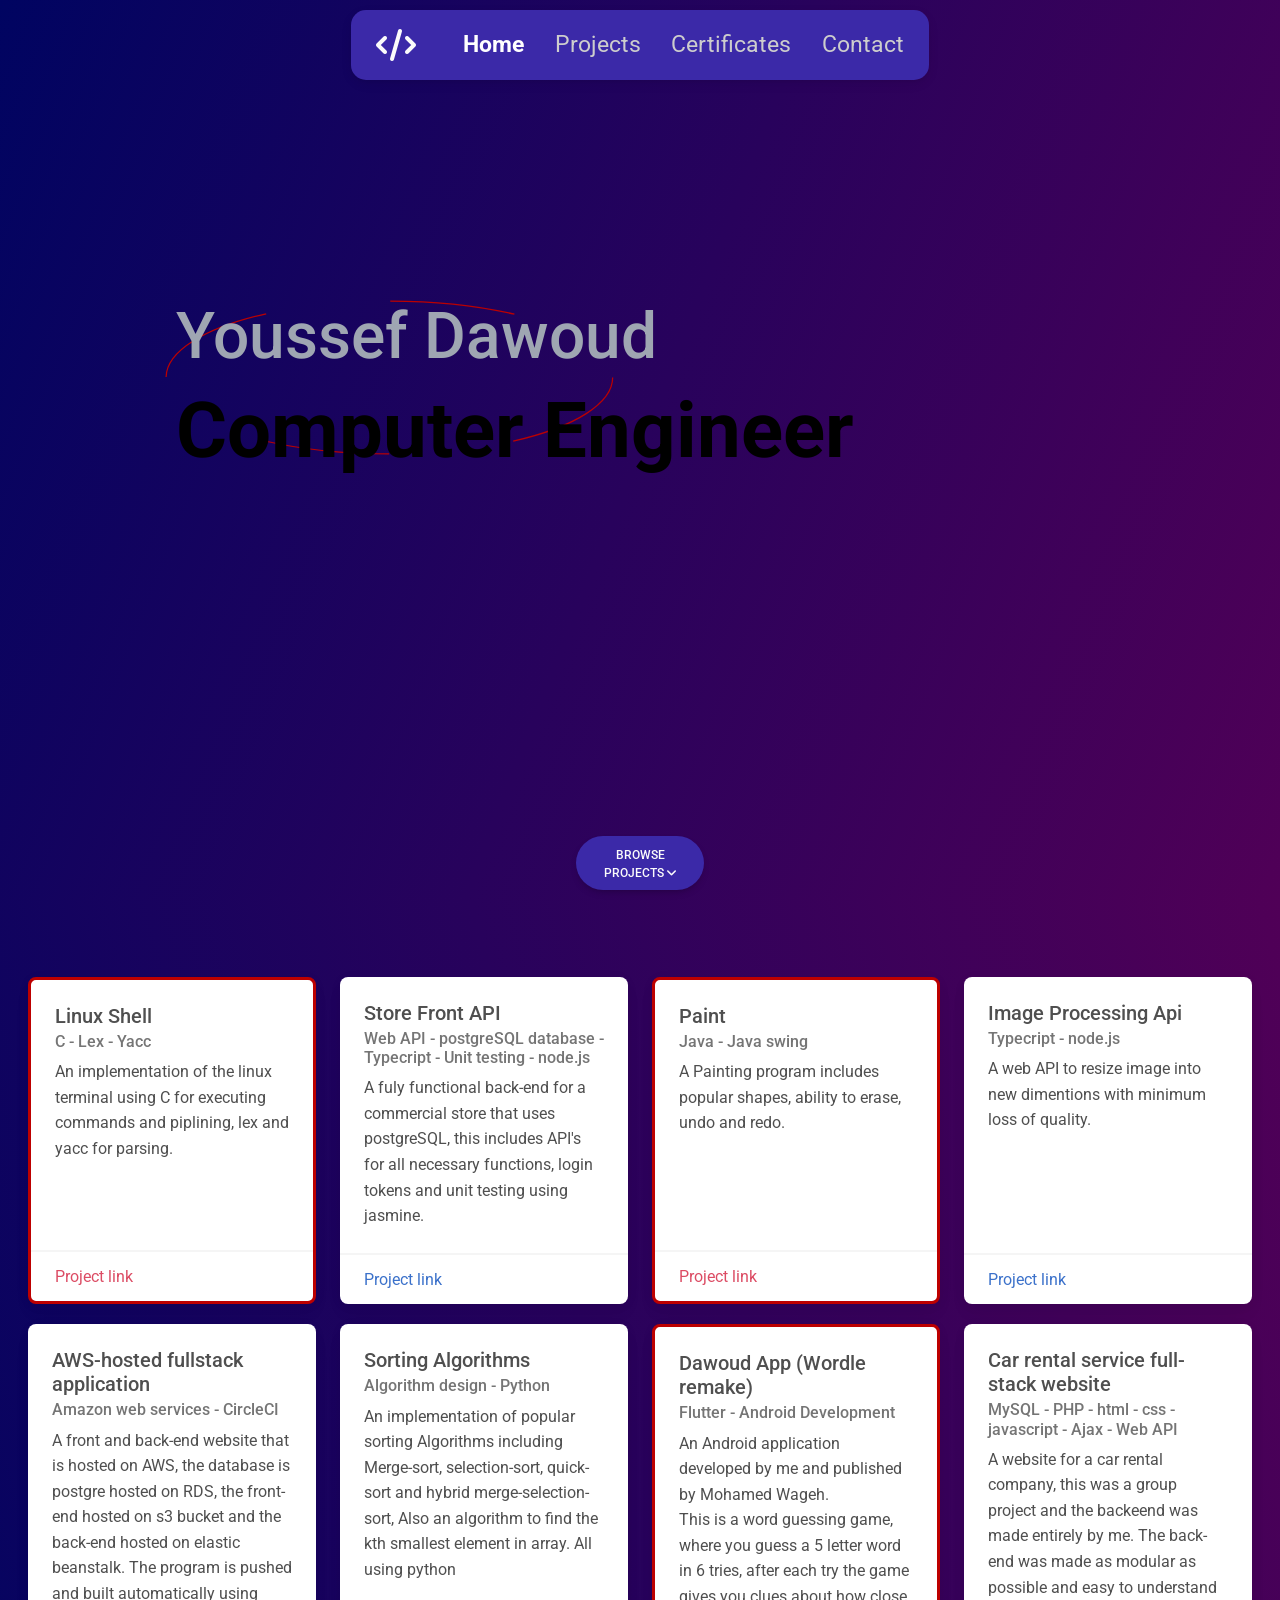
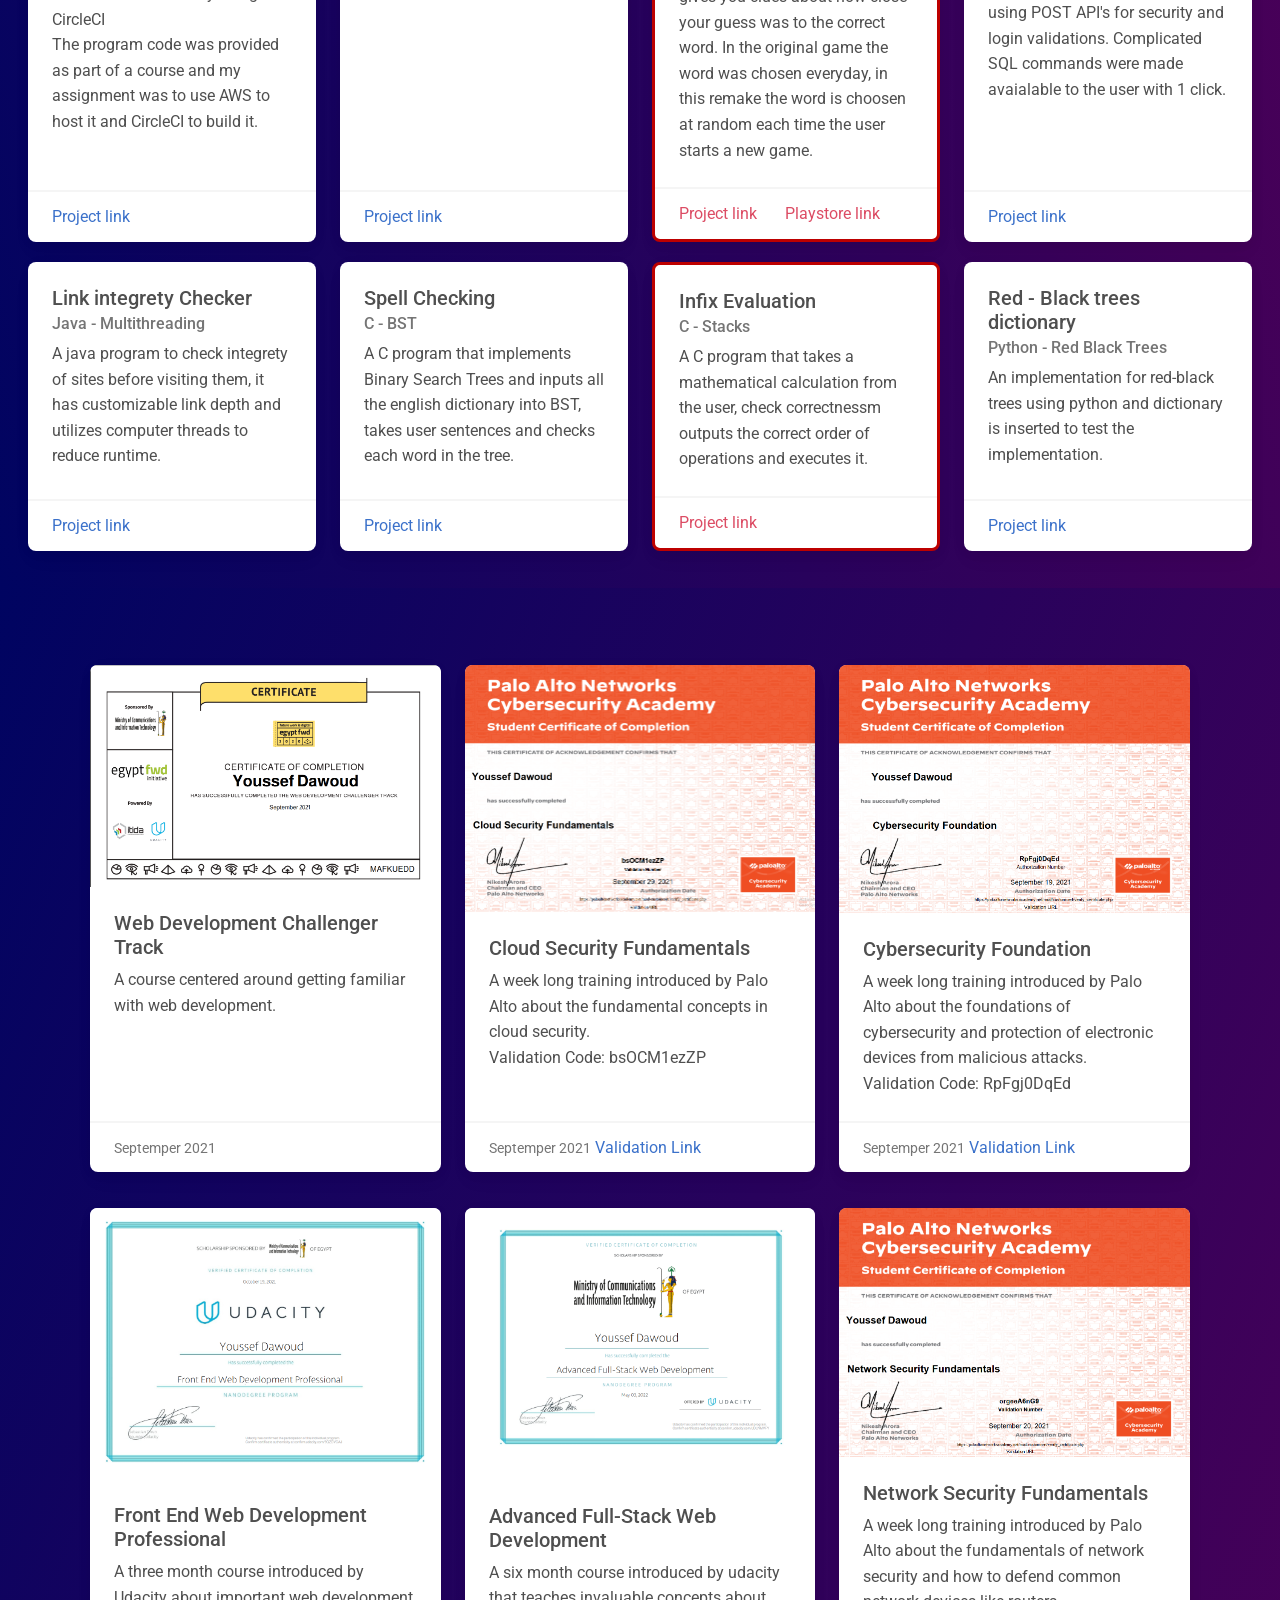
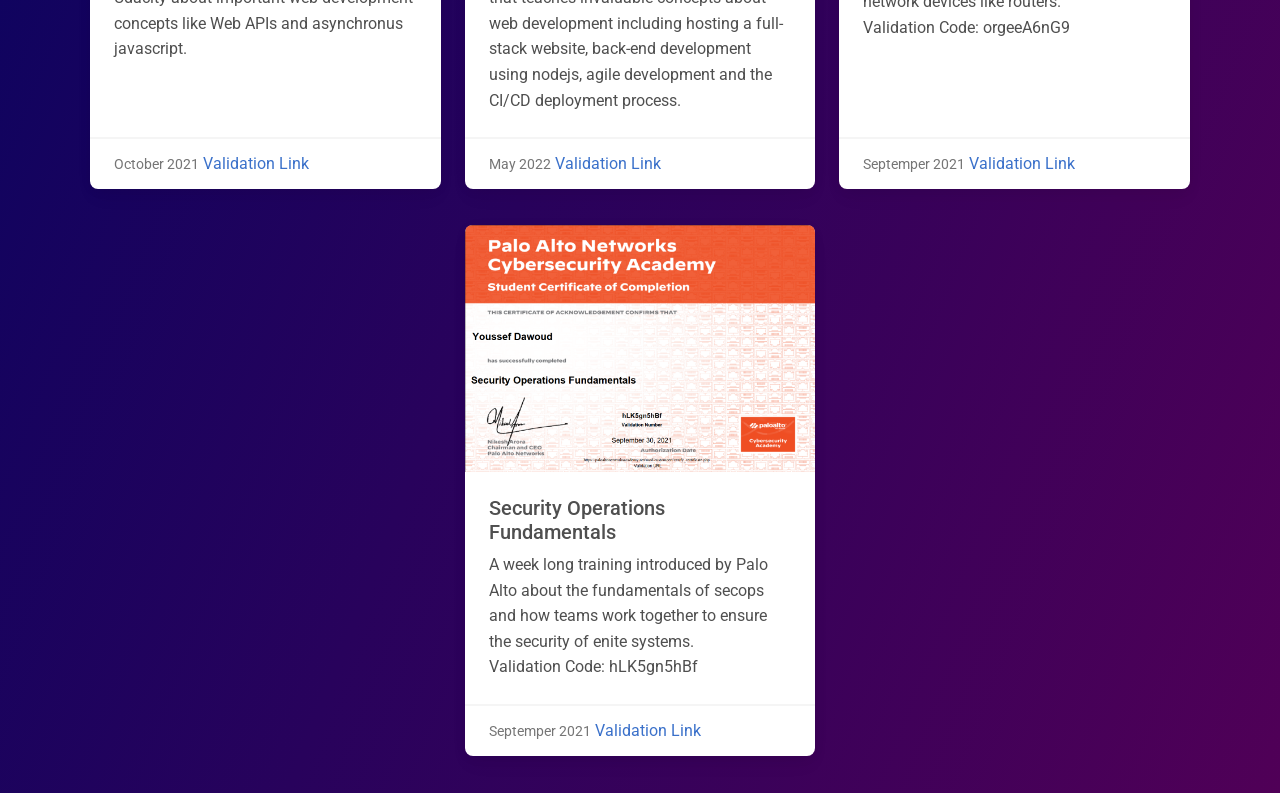
==== index.html @ 57ee35f3 "Added certificates page" ====
<!DOCTYPE html>
<html lang="en">
  <head>
    <meta charset="UTF-8" />
    <meta name="viewport" content="width=device-width, initial-scale=1, shrink-to-fit=no" />
    <meta http-equiv="x-ua-compatible" content="ie=edge" />
    <title>Youssef Dawoud</title>
    <!-- Font Awesome -->
    <link
      rel="stylesheet"
      href="https://cdnjs.cloudflare.com/ajax/libs/font-awesome/6.0.0/css/all.min.css"
    />
    <!-- Google Fonts Roboto -->
    <link
      rel="stylesheet"
      href="https://fonts.googleapis.com/css2?family=Roboto:wght@300;400;500;700;900&display=swap"
    />
    <link rel="stylesheet" href="css/mdb.min.css" />
    <link rel="stylesheet" href="css/index.css" />
    <link rel="stylesheet" href="css/page1.css" />
    <link rel="stylesheet" href="css/page2.css" />
    <link rel="stylesheet" href="css/page3.css" />
  </head>
  <body>
    <div class="page-1 page" id="page-1">
      <header>
        <nav class="navbar sticky-top">
          <div class="container-fluid">
            <a class="navbar-brand text-light" href="#page-1"><i class="fas fa-code"></i></a>
            <a class="navbar-text active" href="#page-1">Home</a>
            <a class="navbar-text" href="#page-2">Projects</a>
            <a class="navbar-text" href="#page-3">Certificates</a>
            <a class="navbar-text">Contact</a>
          </div>
        </nav>
      </header>

      <main>
        <div class="container">
          <h2 class="text-secondary">Youssef Dawoud</h2>
          <h1 class="text-black">Computer Engineer</h1>
          <div class="svg-div">
            <svg id="eqBRSJtUTuK1" 
              xmlns="http://www.w3.org/2000/svg" 
              xmlns:xlink="http://www.w3.org/1999/xlink" 
              viewBox="0 0 1085 380" shape-rendering="geometricPrecision" 
              text-rendering="geometricPrecision"><ellipse rx="536" ry="183.5" 
              transform="translate(541 188.5)" fill="none" stroke="#bc0000" stroke-width="3"/>
            </svg>
          </div>
        </div>
        <a href="#page-2" role="button" class="btn btn-rounded text-light">Browse Projects <i class="fas fa-angle-down"></i></a>
      </main>
    </div>
    <div class="page-2 page" id="page-2">
      <main>
        <div class="row row-cols-1 row-cols-md-2 row-cols-xl-4 g-2">
          <div class="col">
            <div class="card h-100 card-border">
              <div class="card-body">
                <h5 class="card-title">Linux Shell</h5>
                <h6 class="card-subtitle mb-2 text-muted">C - Lex - Yacc</h6>
                <p class="card-text">An implementation of the linux terminal using C for executing commands and piplining, lex and yacc for parsing.</p>
              </div>
              <div class="card-footer">
                <a href="https://github.com/DeathPancake1/linux-terminal" class="card-link text-danger" target="_blank">Project link</a>
              </div>
            </div>
          </div>
          <div class="col">
            <div class="card h-100">
              <div class="card-body">
                <h5 class="card-title">Store Front API</h5>
                <h6 class="card-subtitle mb-2 text-muted">Web API - postgreSQL database - Typecript - Unit testing - node.js</h6>
                <p class="card-text">A fuly functional back-end for a commercial store that uses postgreSQL, this includes API's for all necessary functions, login tokens and unit testing using jasmine.</p>
              </div>
              <div class="card-footer">
                <a href="https://github.com/DeathPancake1/store-api" class="card-link" target="_blank">Project link</a>
              </div>
            </div>
          </div>
          <div class="col">
            <div class="card h-100 card-border">
              <div class="card-body">
                <h5 class="card-title">Paint</h5>
                <h6 class="card-subtitle mb-2 text-muted">Java - Java swing</h6>
                <p class="card-text">A Painting program includes popular shapes, ability to erase, undo and redo.</p>
              </div>
              <div class="card-footer">
                <a href="https://github.com/DeathPancake1/Paint" class="card-link text-danger" target="_blank">Project link</a>
              </div>
            </div>
          </div>
          <div class="col">
            <div class="card h-100">
              <div class="card-body">
                <h5 class="card-title">Image Processing Api</h5>
                <h6 class="card-subtitle mb-2 text-muted">Typecript - node.js</h6>
                <p class="card-text">A web API to resize image into new dimentions with minimum loss of quality.</p>
              </div>
              <div class="card-footer">
                <a href="https://github.com/DeathPancake1/image-processing-api" class="card-link" target="_blank">Project link</a>
              </div>
            </div>
          </div>
          <div class="col">
            <div class="card h-100">
              <div class="card-body">
                <h5 class="card-title">AWS-hosted fullstack application</h5>
                <h6 class="card-subtitle mb-2 text-muted">Amazon web services - CircleCI</h6>
                <p class="card-text">A front and back-end website that is hosted on AWS, the database is postgre hosted on RDS, the front-end hosted on s3 bucket and the back-end hosted on elastic beanstalk. The program is pushed and built automatically using CircleCI
                  <br>The program code was provided as part of a course and my assignment was to use AWS to host it and CircleCI to build it.
                </p>
              </div>
              <div class="card-footer">
                <a href="https://github.com/DeathPancake1/aws-fullstack" class="card-link" target="_blank">Project link</a>
              </div>
            </div>
          </div>
          <div class="col">
            <div class="card h-100">
              <div class="card-body">
                <h5 class="card-title">Sorting Algorithms</h5>
                <h6 class="card-subtitle mb-2 text-muted">Algorithm design - Python</h6>
                <p class="card-text">An implementation of popular sorting Algorithms including Merge-sort, selection-sort, quick-sort and hybrid merge-selection-sort, Also an algorithm to find the kth smallest element in array. All using python
                </p>
              </div>
              <div class="card-footer">
                <a href="https://github.com/DeathPancake1/sorting_algorithms" class="card-link" target="_blank">Project link</a>
              </div>
            </div>
          </div>
          <div class="col">
            <div class="card h-100 card-border">
              <div class="card-body">
                <h5 class="card-title">Dawoud App (Wordle remake)</h5>
                <h6 class="card-subtitle mb-2 text-muted">Flutter - Android Development</h6>
                <p class="card-text">An Android application developed by me and published by Mohamed Wageh.<br> This is a word guessing game, where you guess a 5 letter word in 6 tries, after each try the game gives you clues about how close your guess was to the correct word. In the original game the word was chosen everyday, in this remake the word is choosen at random each time the user starts a new game. 
                </p>
              </div>
              <div class="card-footer">
                <a href="https://github.com/DeathPancake1/wordle" class="card-link text-danger" target="_blank">Project link</a>
                <a href="https://play.google.com/store/apps/details?id=com.dawordPac.daword" class="card-link text-danger" target="_blank">Playstore link</a>
              </div>
            </div>
          </div>
          <div class="col">
            <div class="card h-100">
              <div class="card-body">
                <h5 class="card-title">Car rental service full-stack website</h5>
                <h6 class="card-subtitle mb-2 text-muted">MySQL - PHP - html - css - javascript - Ajax - Web API</h6>
                <p class="card-text">A website for a car rental company, this was a group project and the backeend was made entirely by me. The back-end was made as modular as possible and easy to understand using POST API's for security and login validations. Complicated SQL commands were made avaialable to the user with 1 click.
                </p>
              </div>
              <div class="card-footer">
                <a href="https://github.com/DeathPancake1/red-black-trees-dictionary" class="card-link" target="_blank">Project link</a>
              </div>
            </div>
          </div>
          <div class="col">
            <div class="card h-100">
              <div class="card-body">
                <h5 class="card-title">Link integrety Checker</h5>
                <h6 class="card-subtitle mb-2 text-muted">Java - Multithreading</h6>
                <p class="card-text">A java program to check integrety of sites before visiting them, it has customizable link depth and utilizes computer threads to reduce runtime.
                </p>
              </div>
              <div class="card-footer">
                <a href="https://github.com/DeathPancake1/Link-Integrety-Checker" class="card-link" target="_blank">Project link</a>
              </div>
            </div>
          </div>
          <div class="col">
            <div class="card h-100">
              <div class="card-body">
                <h5 class="card-title">Spell Checking</h5>
                <h6 class="card-subtitle mb-2 text-muted">C - BST</h6>
                <p class="card-text">A C program that implements Binary Search Trees and inputs all the english dictionary into BST, takes user sentences and checks each word in the tree.
                </p>
              </div>
              <div class="card-footer">
                <a href="https://github.com/DeathPancake1/Spell-Checking" class="card-link" target="_blank">Project link</a>
              </div>
            </div>
          </div>
          <div class="col">
            <div class="card h-100 card-border">
              <div class="card-body">
                <h5 class="card-title">Infix Evaluation</h5>
                <h6 class="card-subtitle mb-2 text-muted">C - Stacks</h6>
                <p class="card-text">A C program that takes a mathematical calculation from the user, check correctnessm outputs the correct order of operations and executes it.
                </p>
              </div>
              <div class="card-footer">
                <a href="https://github.com/DeathPancake1/Infix-Evaluation" class="card-link text-danger" target="_blank">Project link</a>
              </div>
            </div>
          </div>
          <div class="col">
            <div class="card h-100">
              <div class="card-body">
                <h5 class="card-title">Red - Black trees dictionary</h5>
                <h6 class="card-subtitle mb-2 text-muted">Python - Red Black Trees</h6>
                <p class="card-text">An implementation for red-black trees using python and dictionary is inserted to test the implementation.
                </p>
              </div>
              <div class="card-footer">
                <a href="https://github.com/DeathPancake1/red-black-trees-dictionary" class="card-link" target="_blank">Project link</a>
              </div>
            </div>
          </div>
        </div>
      </main>
    </div>
    <div class="page-3 page" id="page-3">
      <main class="container">
        <div class="row row-cols-1 row-cols-md-2 row-cols-xl-3 g-4">
          <div class="col">
            <div class="card h-100 w-85">
              <img src="img/cert1.png" class="card-img-top" alt="Skyscrapers"/>
              <div class="card-body">
                <h5 class="card-title">Web Development Challenger Track</h5>
                <p class="card-text">
                  A course centered around getting familiar with web development.
                </p>
              </div>
              <div class="card-footer">
                <small class="text-muted">Septemper 2021</small>
              </div>
            </div>
          </div>
          <div class="col">
            <div class="card h-100 w-85">
              <img src="img/cert2.png" class="card-img-top" alt="Los Angeles Skyscrapers"/>
              <div class="card-body">
                <h5 class="card-title">Cloud Security Fundamentals</h5>
                <p class="card-text">
                  A week long training introduced by Palo Alto about the fundamental concepts in cloud security.
                  <br>Validation Code: bsOCM1ezZP
                </p>
              </div>
              <div class="card-footer">
                <small class="text-muted">Septemper 2021</small>
                <a href="https://paloaltonetworksacademy.net/mod/customcert/verify_certificate.php" class="card-link">Validation Link</a>
              </div>
            </div>
          </div>
          <div class="col">
            <div class="card h-100 w-85">
              <img src="img/cert3.png" class="card-img-top" alt="Palm Springs Road"/>
              <div class="card-body">
                <h5 class="card-title">Cybersecurity Foundation</h5>
                <p class="card-text">
                  A week long training introduced by Palo Alto about the foundations of cybersecurity and protection of electronic devices from malicious attacks.
                  <br>Validation Code: RpFgj0DqEd
                </p>
              </div>
              <div class="card-footer">
                <small class="text-muted">Septemper 2021</small>
                <a href="https://paloaltonetworksacademy.net/mod/customcert/verify_certificate.php" class="card-link">Validation Link</a>
              </div>
            </div>
          </div>
          <div class="col">
            <div class="card h-100 w-85">
              <img src="img/cert4.png" class="card-img-top" alt="Skyscrapers"/>
              <div class="card-body">
                <h5 class="card-title">Front End Web Development Professional</h5>
                <p class="card-text">
                  A three month course introduced by Udacity about important web development concepts like Web APIs and asynchronus javascript.
                </p>
              </div>
              <div class="card-footer">
                <small class="text-muted">October 2021</small>
                <a href="confirm.udacity.com/9QZDVCAJ" class="card-link">Validation Link</a>
              </div>
            </div>
          </div>
          <div class="col">
            <div class="card h-100 w-85">
              <img src="img/cert5.png" class="card-img-top" alt="Los Angeles Skyscrapers"/>
              <div class="card-body">
                <h5 class="card-title">Advanced Full-Stack Web Development</h5>
                <p class="card-text">A six month course introduced by udacity that teaches invaluable concepts about web development including hosting a full-stack website, back-end development using nodejs, agile development and the CI/CD deployment process.</p>
              </div>
              <div class="card-footer">
                <small class="text-muted">May 2022</small>
                <a href="confirm.udacity.com/JDLNMVFY" class="card-link">Validation Link</a>
              </div>
            </div>
          </div>
          <div class="col">
            <div class="card h-100 w-85">
              <img src="img/cert6.png" class="card-img-top" alt="Palm Springs Road"/>
              <div class="card-body">
                <h5 class="card-title">Network Security Fundamentals</h5>
                <p class="card-text">
                  A week long training introduced by Palo Alto about the fundamentals of network security and how to defend common network devices like routers.
                  <br>Validation Code: orgeeA6nG9
                </p>
              </div>
              <div class="card-footer">
                <small class="text-muted">Septemper 2021</small>
                <a href="https://paloaltonetworksacademy.net/mod/customcert/verify_certificate.php" class="card-link">Validation Link</a>
              </div>
            </div>
          </div>
          <div class="col"></div>
          <div class="col">
            <div class="card h-100 w-85">
              <img src="img/cert7.png" class="card-img-top" alt="Palm Springs Road"/>
              <div class="card-body">
                <h5 class="card-title">Security Operations Fundamentals</h5>
                <p class="card-text">
                  A week long training introduced by Palo Alto about the fundamentals of secops and how teams work together to ensure the security of enite systems.
                  <br>Validation Code: hLK5gn5hBf
                </p>
              </div>
              <div class="card-footer">
                <small class="text-muted">Septemper 2021</small>
                <a href="https://paloaltonetworksacademy.net/mod/customcert/verify_certificate.php" class="card-link">Validation Link</a>
              </div>
            </div>
          </div>
        </div>
      </main>
    </div>

    <footer>

    </footer>

    <script type="text/javascript" src="js/mdb.min.js"></script>
  </body>
</html>
<script type="text/javascript" src="js/index.js"></script>
---- css/index.css ----
html, body
  {
    padding: 0px;
    margin: 0px;
  }
  .page{
    min-height: 100vh;
  }
  header{
    padding-top: 10px;
    position: fixed;
    z-index: 1024;
    width: 100%;
  }
  nav{
    margin: auto;
    background-color: #3B29A8;
    border: transparent 0px solid;
    border-radius: 15px;
    width: fit-content; 
  }
  .navbar-text{
    font-family: Roboto;
    color: #cdcdcd;
  }
  .navbar-text:hover{
    color: #cdcdcd !important;
  }
  .active{
    color: white;
    font-weight: bold;
  }
  @media (min-width: 200px){
    nav{
      height: 20%;
    }
    .navbar{
      padding-left: 1.5vw;
      padding-right: 1.5vw;
    }
    .navbar-text{
      font-size: 4.4vw;
      margin-left: 1vw;
    }
    .fa-code{
      font-size: 3.5vw;
      line-height: 3vw;
    }
  }
  @media (min-width: 470px){
    nav{
      height: 20%;
    }
    .navbar{
      padding-left: 1.5vw;
      padding-right: 1.5vw;
    }
    .navbar-text{
      font-size: 5vw;
      margin-left: 2vw;
    }
  }
  @media (min-width: 992px){ 
    nav{
      height: 5%;
    }
    .navbar{
      padding-left: 1vw;
      padding-right: 1vw;
    }
    .navbar-text{
      font-size: 1.8vw;
      margin-left: 2.4vw;
    }
    .fa-code{
      font-size: 2.5vw;
      line-height: 2.5vw;
    }
  }
---- css/page1.css ----
.page-1{
    background: linear-gradient(111.34deg, #000AFD 0%, #000461 0.01%, #500057 100%); 
}
.page-1 main{
    display: flex;
    flex-direction: column;
    align-items: center;
    justify-content: center;
    min-height: 80vh;
    padding-top: 5%;
}
.page-1 .container{
    position: relative;
    margin: 0;
    width: fit-content;
    z-index: 3;
}
@media (min-width: 250px){
    .page-1 .container *{
        padding-right: 5vw;
        font-size: 8vw;
        padding-left: 0;
        z-index: 3;
        position: relative;
    }
}
@media (min-width: 992px){ 
    .page-1 .text-black{
        font-size: 78px!important;
        color: black;
        font-weight: bolder;
    }
    .page-1 .container *{
        padding-right: 250px;
        font-size: 64px;
        padding-left: 0;
        z-index: 3;
        position: relative;
    }
    .page-1 svg{
        max-width: 1200px;
        max-height: 420px;
    }
    .page-1 .btn{
        left: 45%;
        right: 45%;
    }
}
.page-1 .svg-div{
    z-index: 1;
    position: absolute;
    top: 0;
    bottom: 0;
    left: 0;
    right: 0;
}
.page-1 svg {
    stroke-dasharray: 300;
    stroke-dashoffset: 300;
    pointer-events: none;
    animation: animateDash 3s linear forwards infinite;
}
@keyframes animateDash {
    0% {
      stroke-dashoffset: 3000;
    }
    100%{
      stroke-dashoffset: 0;
    }
}
.page-1 .btn{
    background-color: #3B29A8;
    position: absolute;
    bottom: 10px;
}
---- css/page2.css ----
.page-2{
    background: linear-gradient(255.23deg, #500057 0%, #000461 99.99%, #000AFD 100%);
    background-repeat: no-repeat;
    background-size: cover;
    height: fit-content;
}
.page-2 .col{
    padding-bottom: 12px;
}
.page-2 .card-border{
    border: rgb(189, 0, 0) solid 3px;
}
@media (min-width: 250px){
    .page-2 main{
        padding-top: 25%;
        padding-left: 8px;
        padding-right: 8px;
        padding-bottom: 5%;
    }
}
@media (min-width: 1200px){ 
    .page-2 main{
        padding-top: 6%;
        padding-left: 20px;
        padding-right: 20px;
        padding-bottom: 2%;
    }
    .col{
        padding-right: 12px;
        padding-left: 12px;
    }
}
---- css/page3.css ----
.page-3{
    min-height: 100vh;
    background: linear-gradient(111.34deg, #000AFD 0%, #000461 0.01%, #500057 100%);
    width: 100vw;
}
.page-3 .col{
    padding-bottom: 12px;
}
@media (min-width: 250px){
    .page-3 main{
        padding-top: 25%;
        padding-left: 8px;
        padding-right: 8px;
        padding-bottom: 5%;
    }
}
@media (min-width: 1200px){ 
    .page-3 main{
        padding-top: 6%;
        padding-left: 20px;
        padding-right: 20px;
        padding-bottom: 2%;
    }
    .page-3 .col{
        padding-right: 12px;
        padding-left: 12px;
    }
}
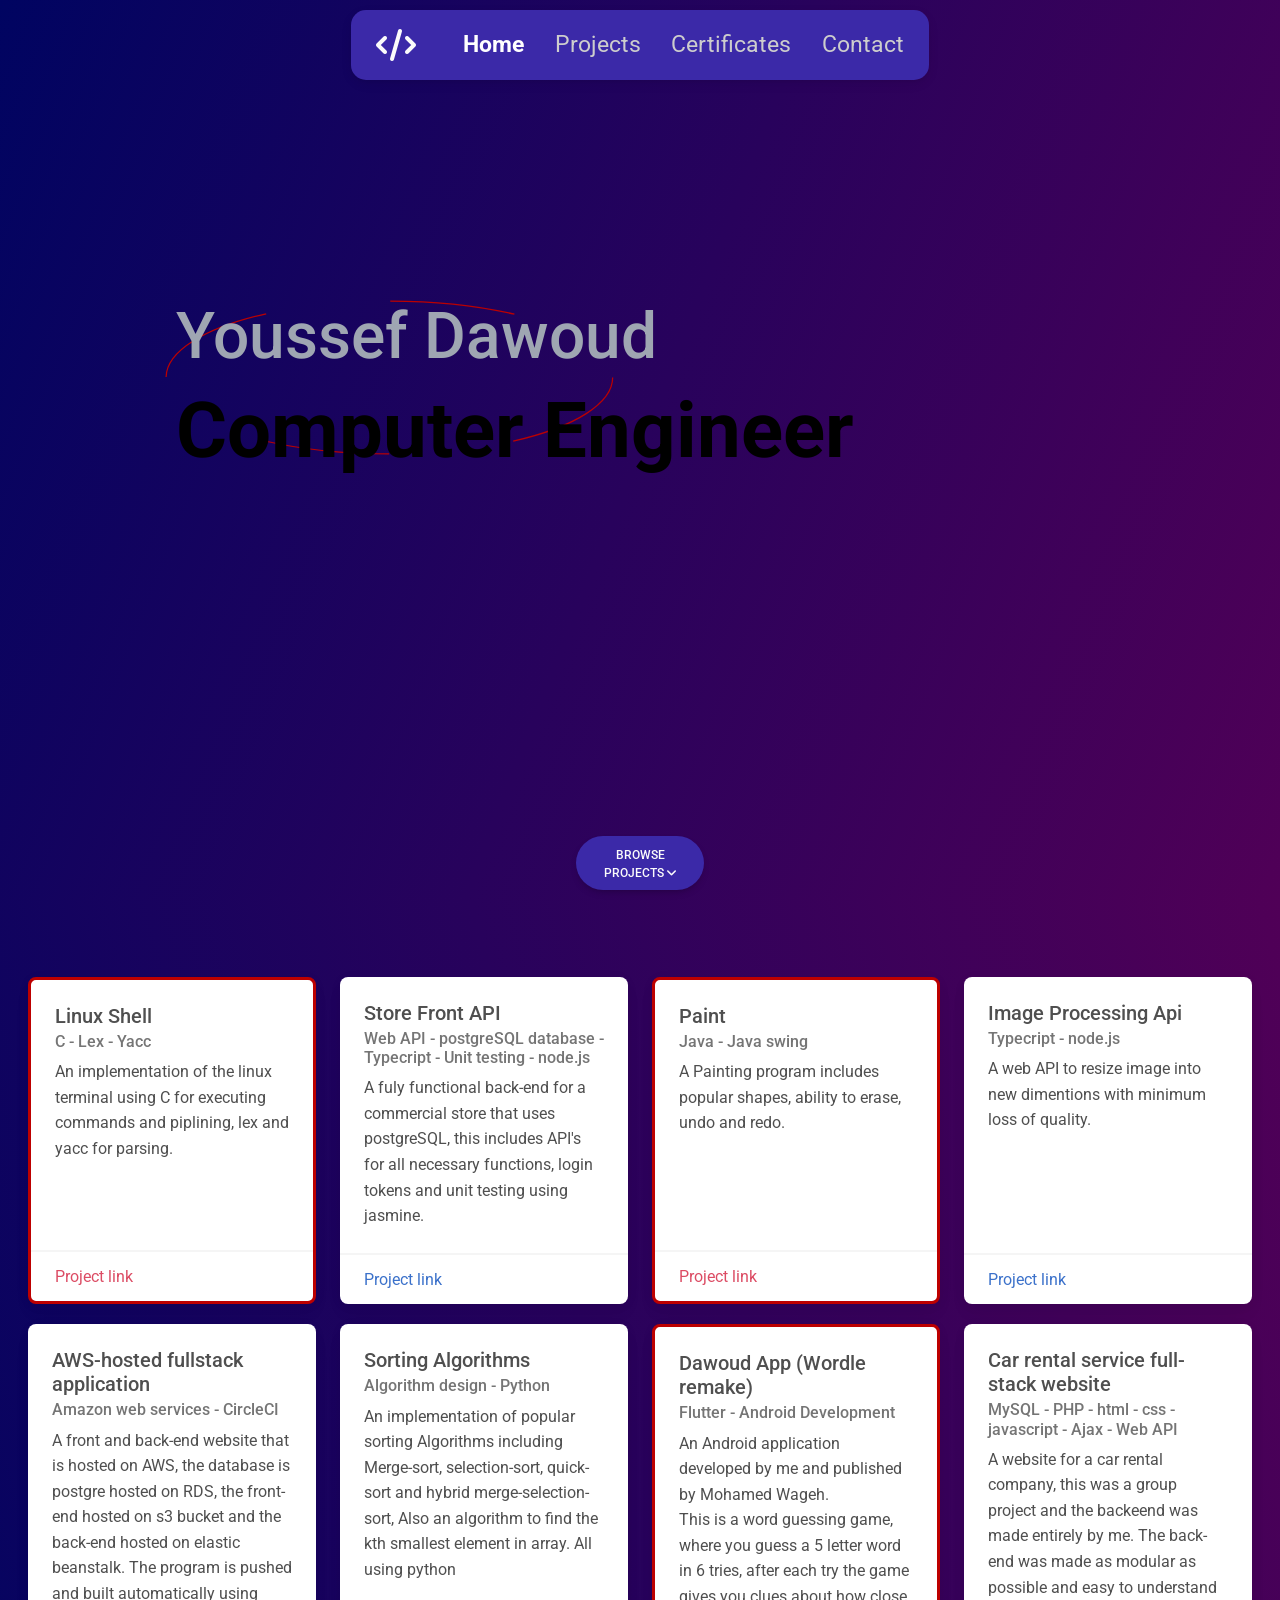
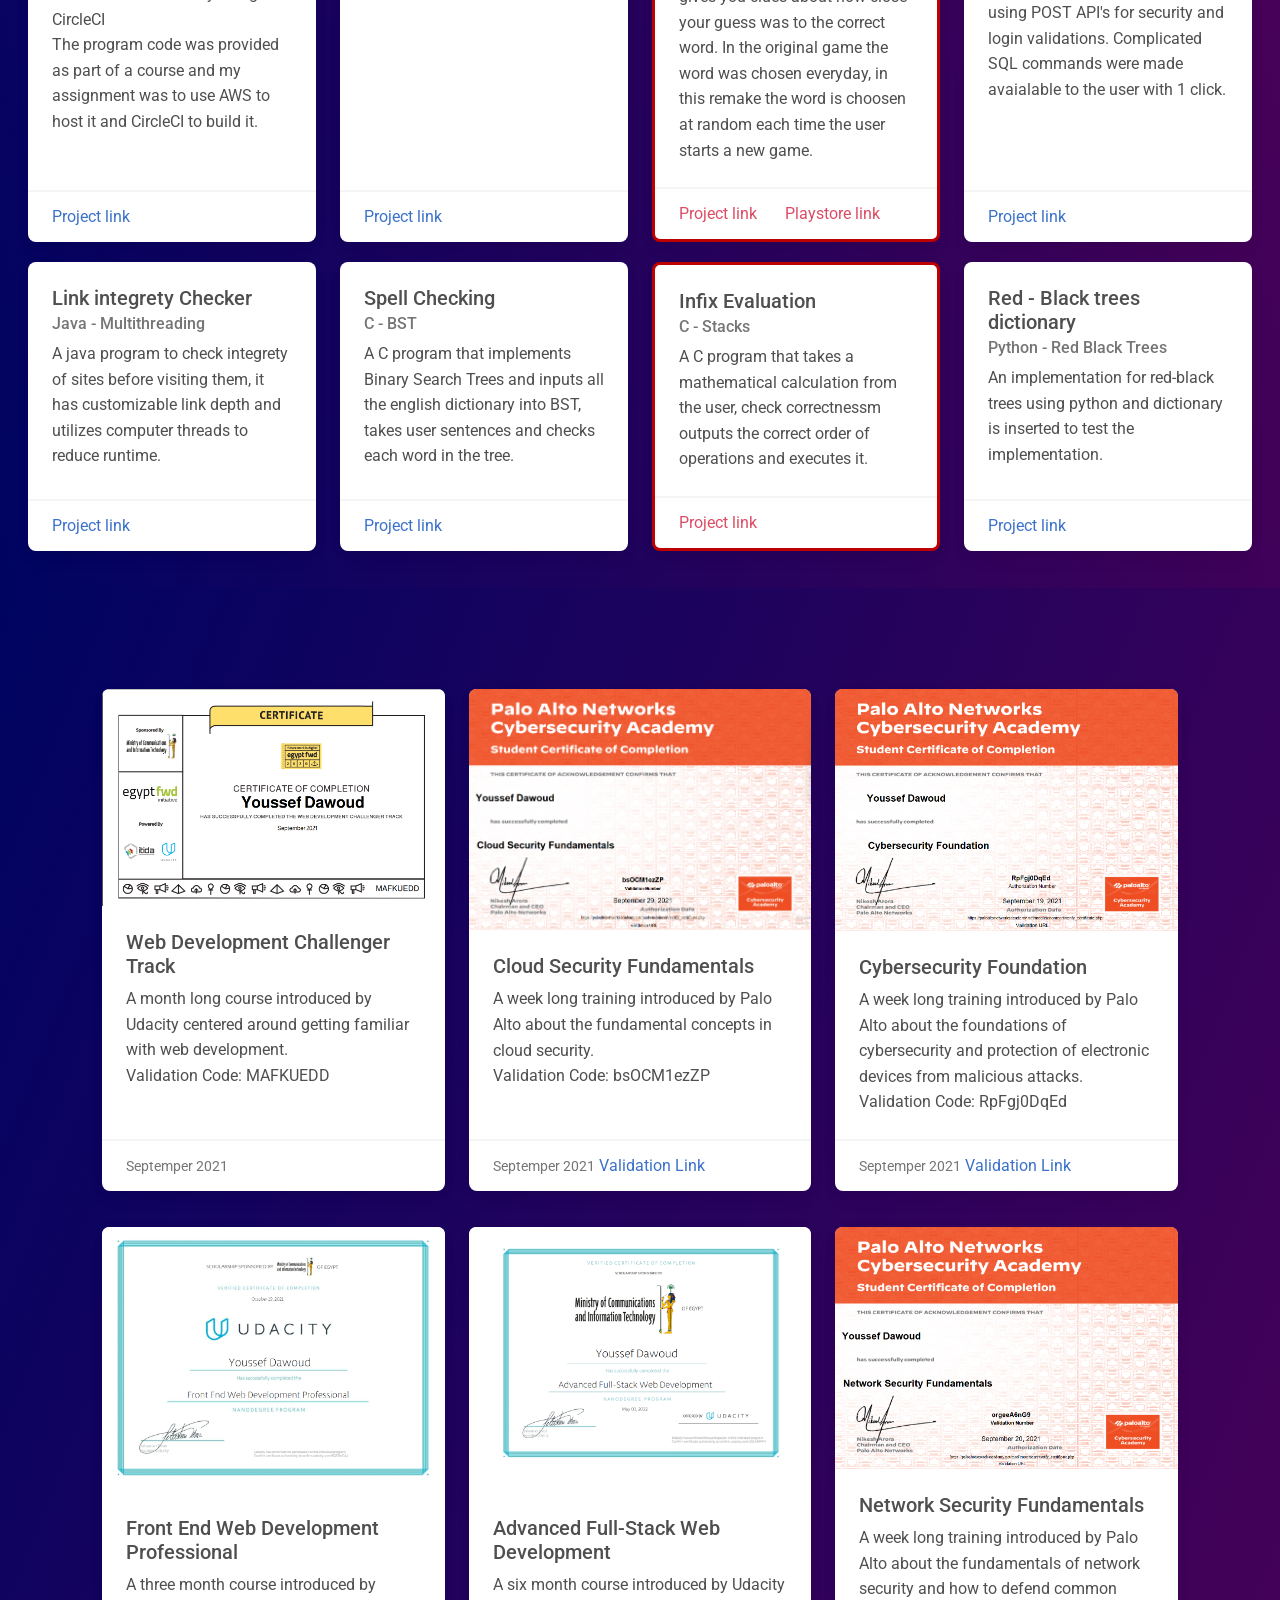
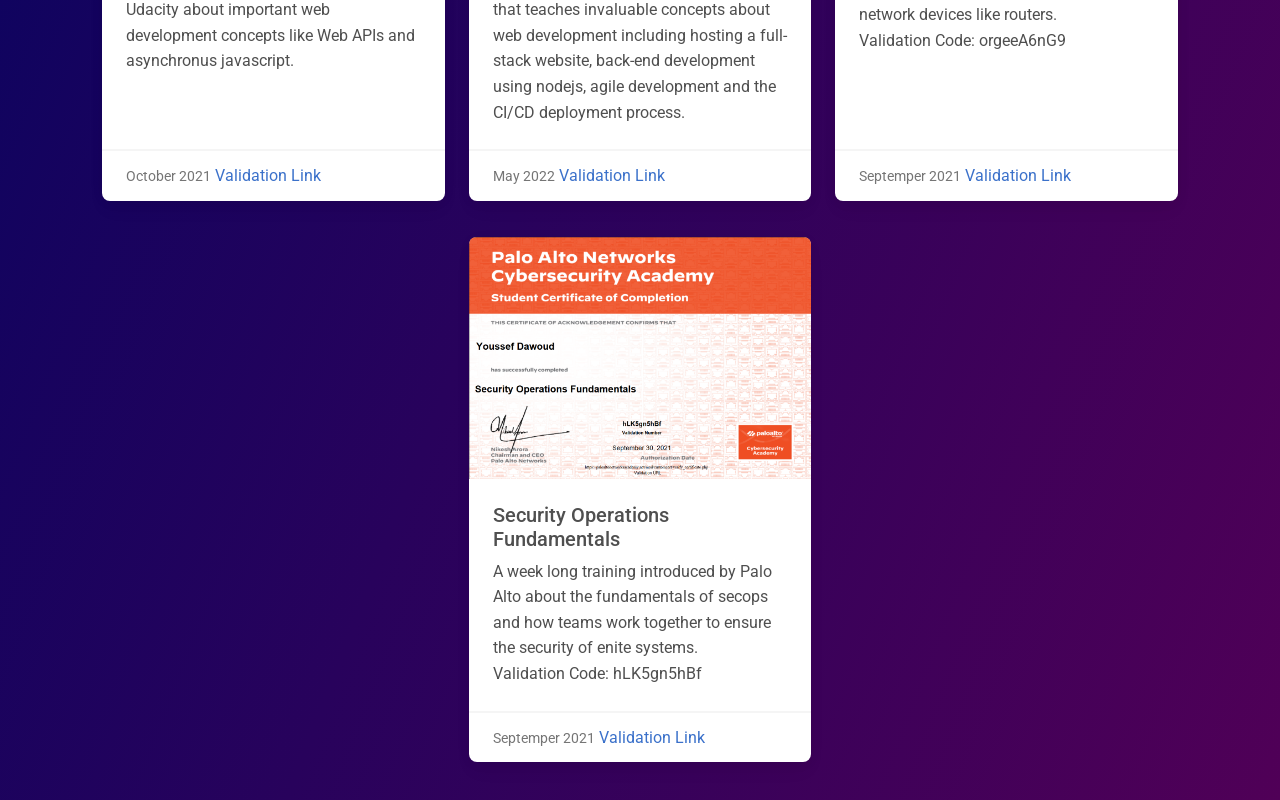
==== commit 0a132ec7: "Fixed horizontal scrolling" ====
--- a/index.html
+++ b/index.html
@@ -221,7 +221,8 @@
               <div class="card-body">
                 <h5 class="card-title">Web Development Challenger Track</h5>
                 <p class="card-text">
-                  A course centered around getting familiar with web development.
+                  A month long course introduced by Udacity centered around getting familiar with web development.
+                  <br>Validation Code: MAFKUEDD
                 </p>
               </div>
               <div class="card-footer">
@@ -281,7 +282,7 @@
               <img src="img/cert5.png" class="card-img-top" alt="Los Angeles Skyscrapers"/>
               <div class="card-body">
                 <h5 class="card-title">Advanced Full-Stack Web Development</h5>
-                <p class="card-text">A six month course introduced by udacity that teaches invaluable concepts about web development including hosting a full-stack website, back-end development using nodejs, agile development and the CI/CD deployment process.</p>
+                <p class="card-text">A six month course introduced by Udacity that teaches invaluable concepts about web development including hosting a full-stack website, back-end development using nodejs, agile development and the CI/CD deployment process.</p>
               </div>
               <div class="card-footer">
                 <small class="text-muted">May 2022</small>
--- a/css/page3.css
+++ b/css/page3.css
@@ -5,6 +5,9 @@
 }
 .page-3 .col{
     padding-bottom: 12px;
+}
+.page-3 .row{
+    margin: 0;
 }
 @media (min-width: 250px){
     .page-3 main{
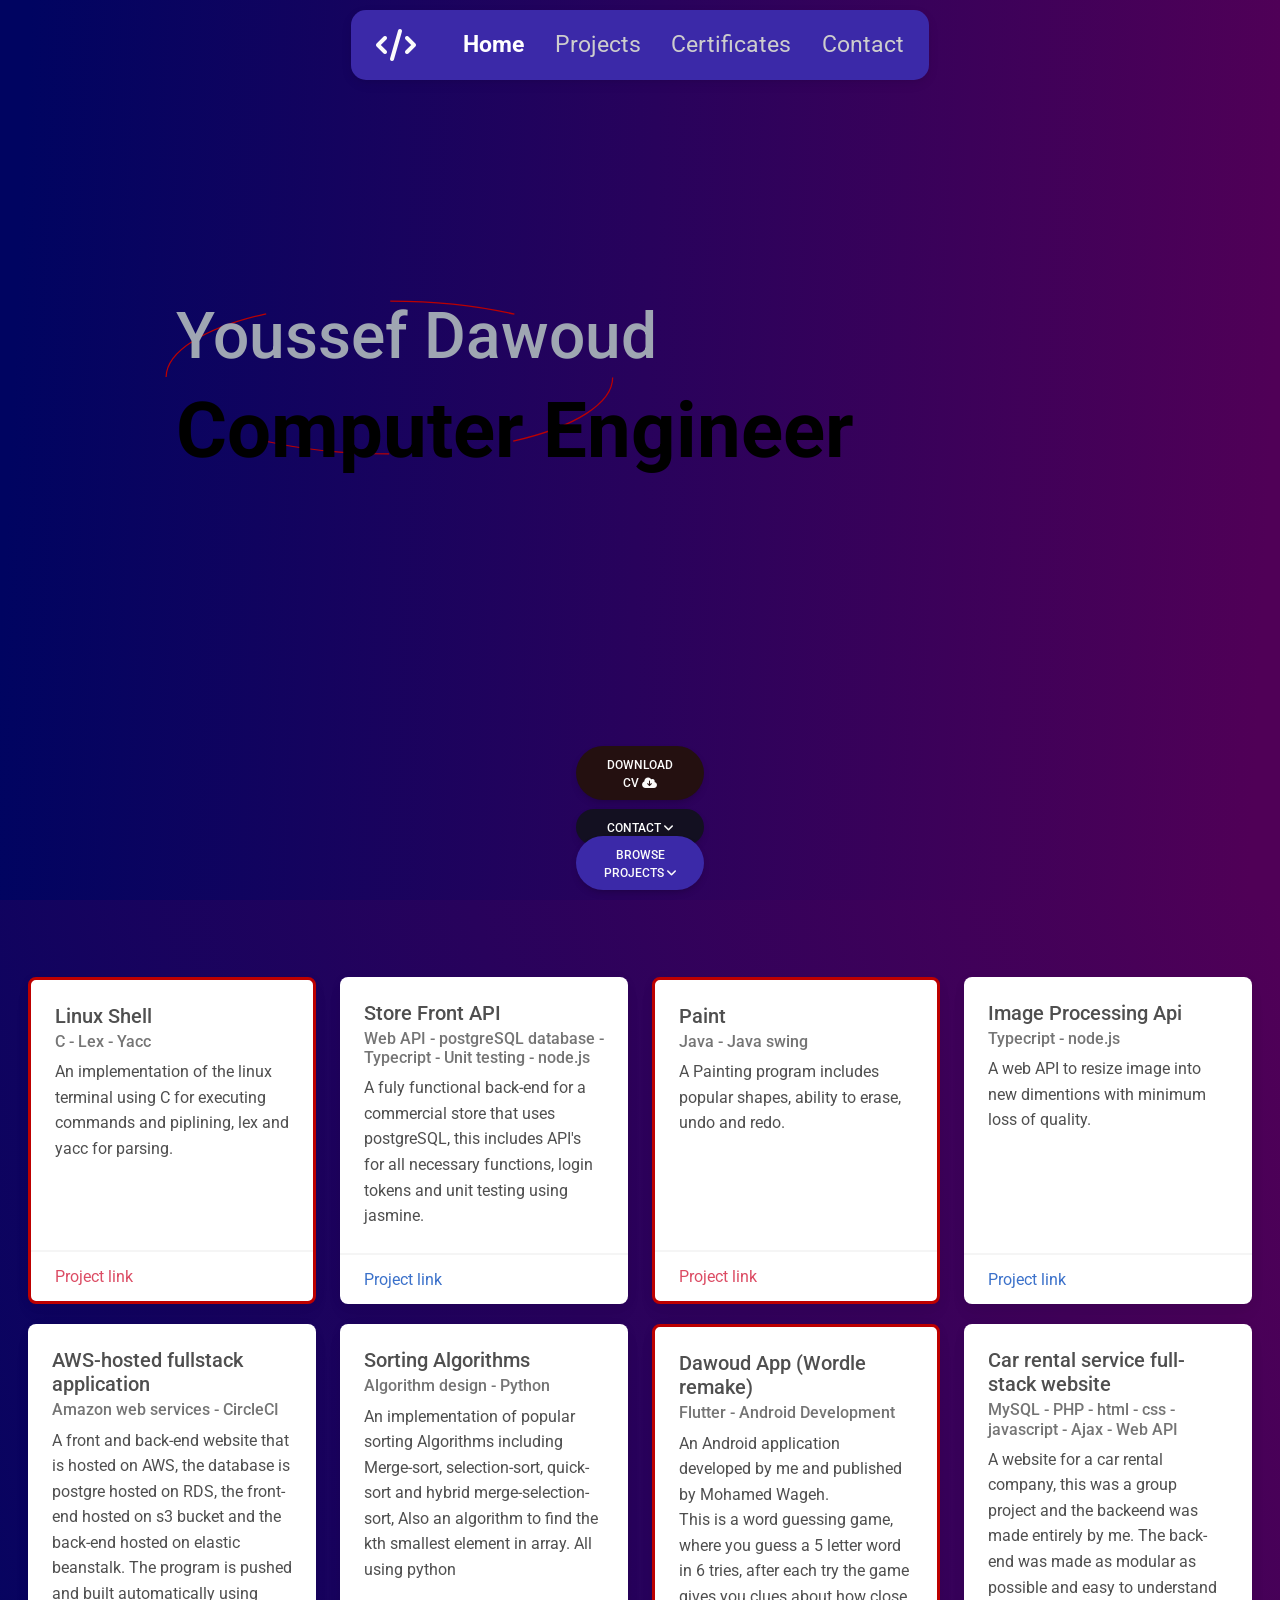
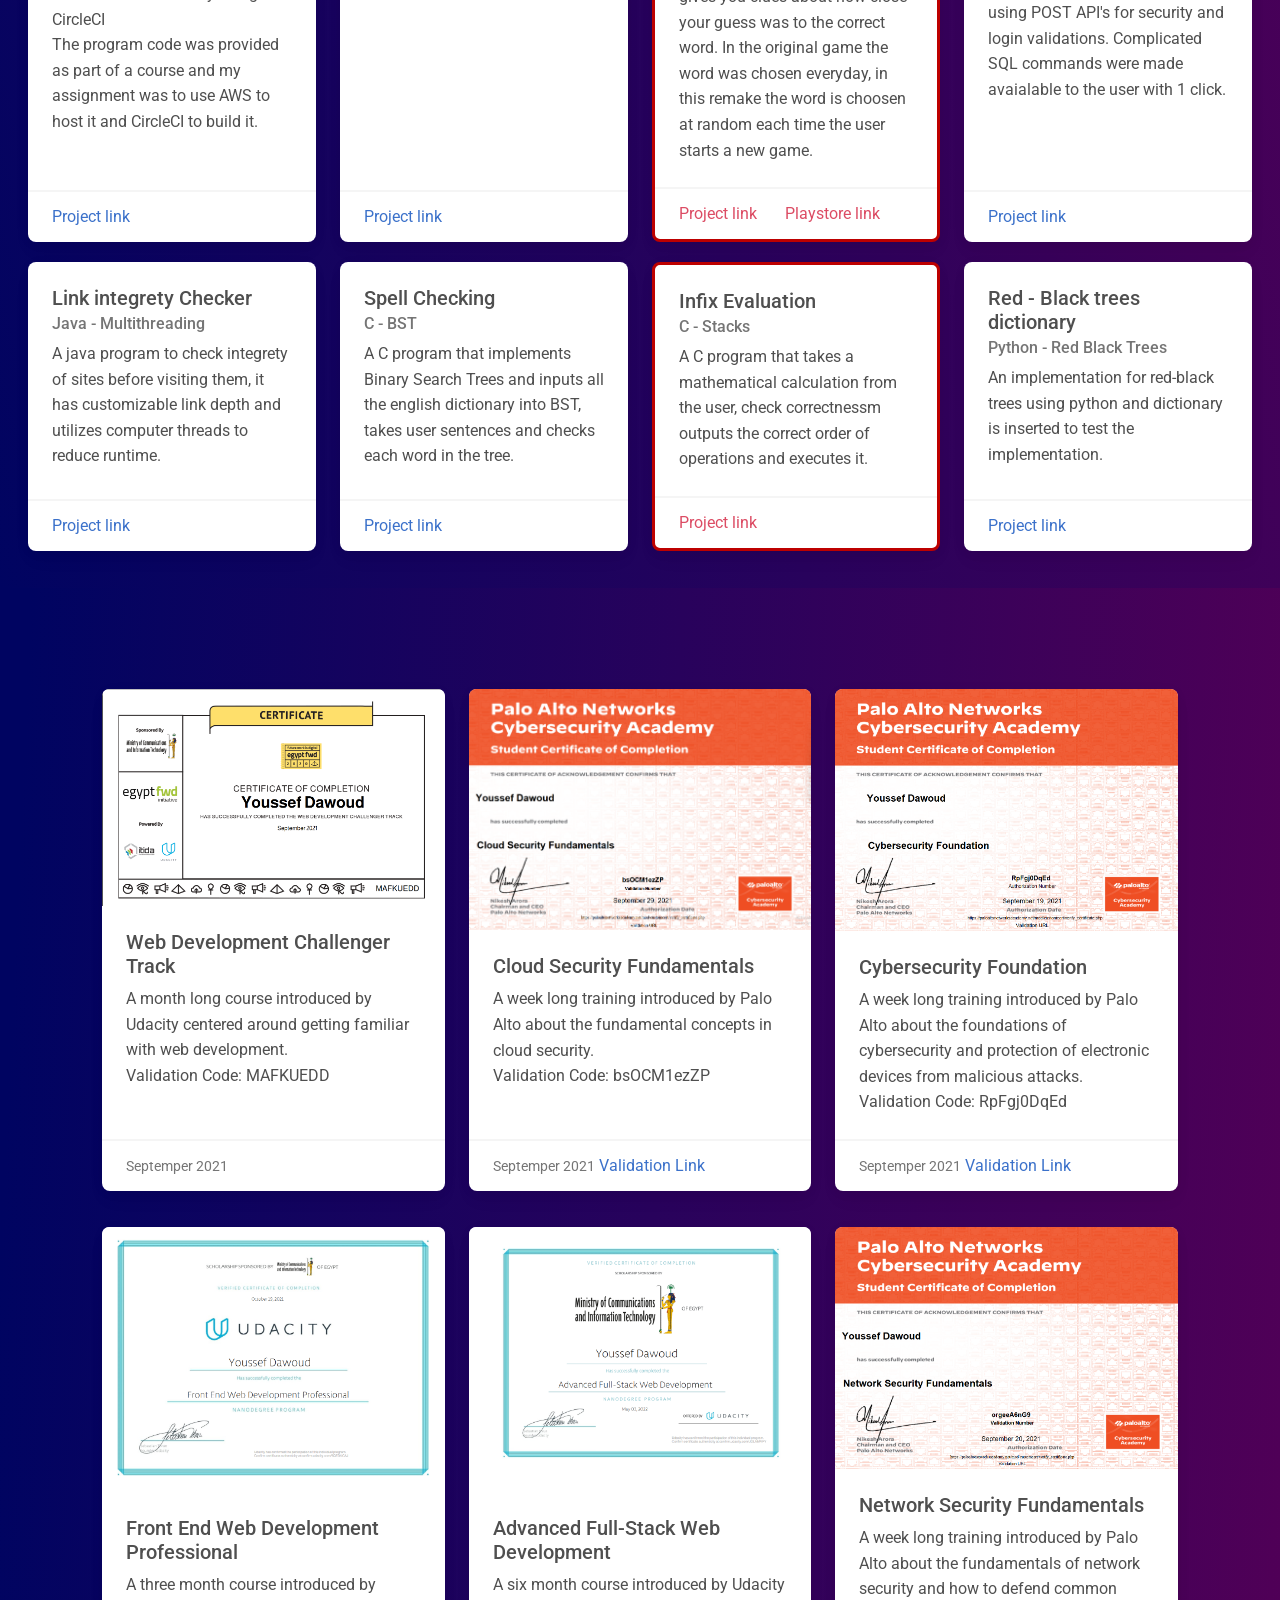
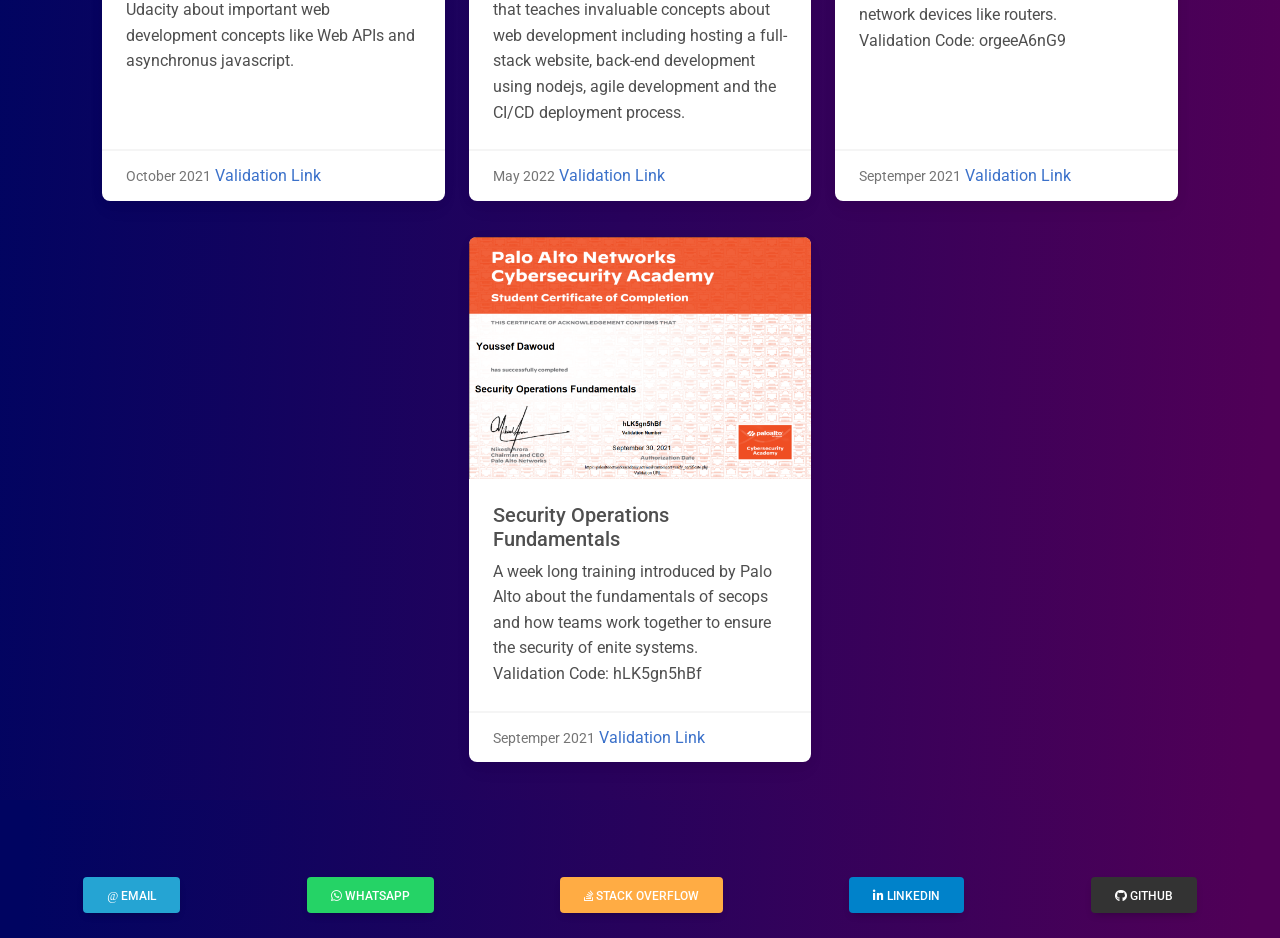
==== commit 2f78bd62: "added contact links" ====
--- a/index.html
+++ b/index.html
@@ -5,6 +5,7 @@
     <meta name="viewport" content="width=device-width, initial-scale=1, shrink-to-fit=no" />
     <meta http-equiv="x-ua-compatible" content="ie=edge" />
     <title>Youssef Dawoud</title>
+    <link rel="icon" href="img/code.svg">
     <!-- Font Awesome -->
     <link
       rel="stylesheet"
@@ -20,6 +21,7 @@
     <link rel="stylesheet" href="css/page1.css" />
     <link rel="stylesheet" href="css/page2.css" />
     <link rel="stylesheet" href="css/page3.css" />
+    <link rel="stylesheet" href="css/page4.css" />
   </head>
   <body>
     <div class="page-1 page" id="page-1">
@@ -30,7 +32,7 @@
             <a class="navbar-text active" href="#page-1">Home</a>
             <a class="navbar-text" href="#page-2">Projects</a>
             <a class="navbar-text" href="#page-3">Certificates</a>
-            <a class="navbar-text">Contact</a>
+            <a class="navbar-text" href="#page-4">Contact</a>
           </div>
         </nav>
       </header>
@@ -49,7 +51,9 @@
             </svg>
           </div>
         </div>
-        <a href="#page-2" role="button" class="btn btn-rounded text-light">Browse Projects <i class="fas fa-angle-down"></i></a>
+        <a class="btn btn-rounded text-light download" href="assets/YoussefDawoud.pdf" download="Youssef-Dawoud-CV.pdf">Download CV <i class="fas fa-cloud-download-alt"></i></a>
+        <a href="#page-4" role="button" class="btn btn-rounded text-light contact">Contact <i class="fas fa-angle-down"></i></a>
+        <a href="#page-2" role="button" class="btn btn-rounded text-light project">Browse Projects <i class="fas fa-angle-down"></i></a>
       </main>
     </div>
     <div class="page-2 page" id="page-2">
@@ -324,6 +328,30 @@
             </div>
           </div>
         </div>
+      </main>
+    </div>
+    <div class="page-4" id="page-4">
+      <main>
+        <a class="btn text-white" style="background-color: #25a4d3;" href="mailto:dawoudyoussef23@gmail.com" target="_blank" role="button">
+          <i class="fab fa-at"></i>
+          Email
+        </a>
+        <a class="btn text-white" style="background-color: #25d366;" href="https://wa.me/+201143301072" target="_blank" role="button">
+          <i class="fab fa-whatsapp"></i>
+          Whatsapp
+        </a>
+        <a class="btn text-white" style="background-color: #ffac44;" href="https://stackoverflow.com/users/13351163/deathpancake" target="_blank"  role="button">
+          <i class="fab fa-stack-overflow"></i>
+          Stack Overflow
+        </a>
+        <a class="btn text-white" style="background-color: #0082ca;" href="https://www.linkedin.com/in/youssef-dawoud-441a6b1a7/" target="_blank" role="button">
+          <i class="fab fa-linkedin-in"></i>
+          LinkedIn
+        </a>
+        <a class="btn text-white" style="background-color: #333333;" href="https://github.com/DeathPancake1" target="_blank" role="button">
+          <i class="fab fa-github"></i>
+          Github
+        </a>
       </main>
     </div>
 
--- a/css/page1.css
+++ b/css/page1.css
@@ -1,5 +1,5 @@
 .page-1{
-    background: linear-gradient(111.34deg, #000AFD 0%, #000461 0.01%, #500057 100%); 
+    background: linear-gradient(92.74deg, #000461 2.3%, #500057 97.72%);
 }
 .page-1 main{
     display: flex;
@@ -68,8 +68,18 @@
       stroke-dashoffset: 0;
     }
 }
-.page-1 .btn{
+.page-1 .project{
     background-color: #3B29A8;
     position: absolute;
     bottom: 10px;
+}
+.page-1 .contact{
+    background-color: #131021;
+    position: absolute;
+    bottom: 55px;
+}
+.page-1 .download{
+    background-color: #241010;
+    position: absolute;
+    bottom: 100px;
 }
--- a/css/page3.css
+++ b/css/page3.css
@@ -1,6 +1,6 @@
 .page-3{
     min-height: 100vh;
-    background: linear-gradient(111.34deg, #000AFD 0%, #000461 0.01%, #500057 100%);
+    background: linear-gradient(92.74deg, #000461 2.3%, #500057 97.72%);
     width: 100vw;
 }
 .page-3 .col{
--- a/css/page4.css
+++ b/css/page4.css
@@ -0,0 +1,27 @@
+.page-4{
+    background: linear-gradient(92.74deg, #000461 2.3%, #500057 97.72%);
+    background-repeat: no-repeat;
+    background-size: cover;
+    height: fit-content;
+    width: 100vw;
+}
+.page-4 main{
+    display: flex;
+    justify-content: space-around;
+}
+@media (min-width: 250px){
+    .page-4 main{
+        padding-top: 25%;
+        padding-left: 8px;
+        padding-right: 8px;
+        padding-bottom: 5%;
+    }
+}
+@media (min-width: 1200px){ 
+    .page-4 main{
+        padding-top: 6%;
+        padding-left: 20px;
+        padding-right: 20px;
+        padding-bottom: 2%;
+    }
+}
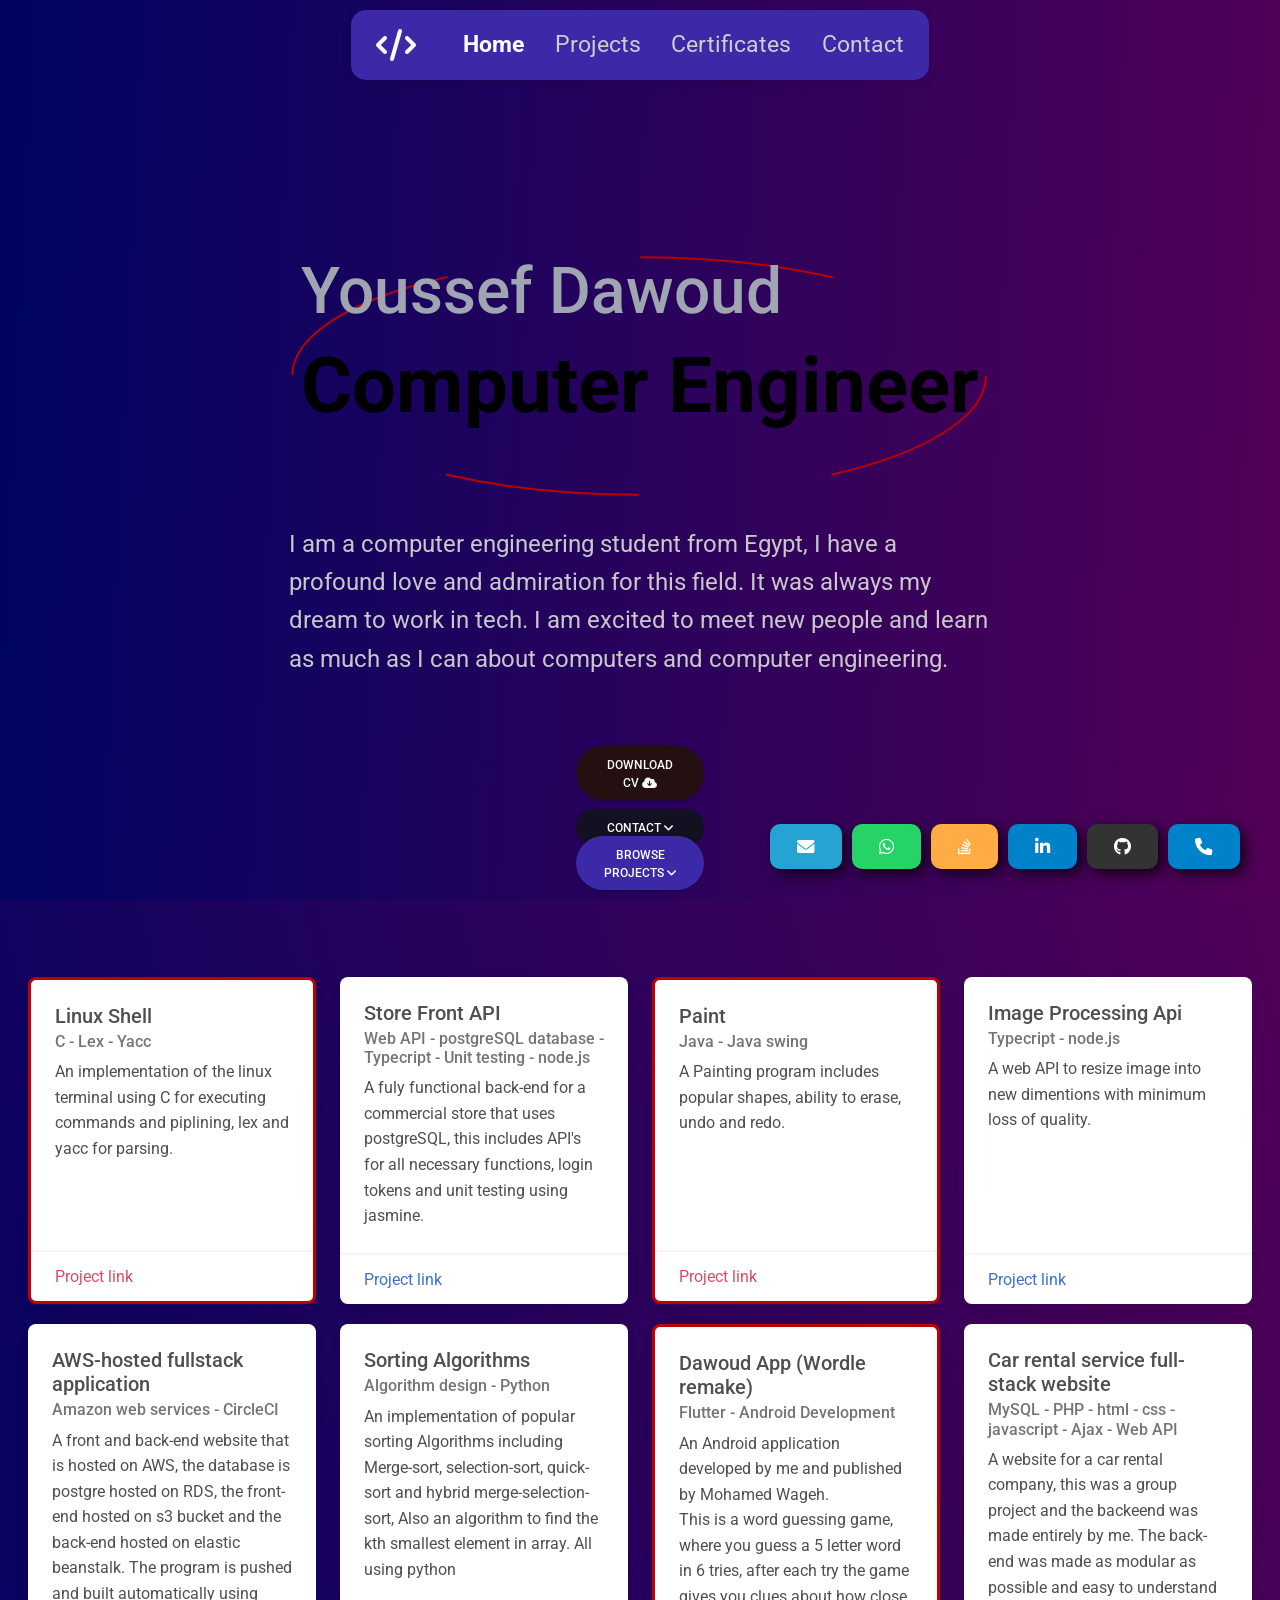
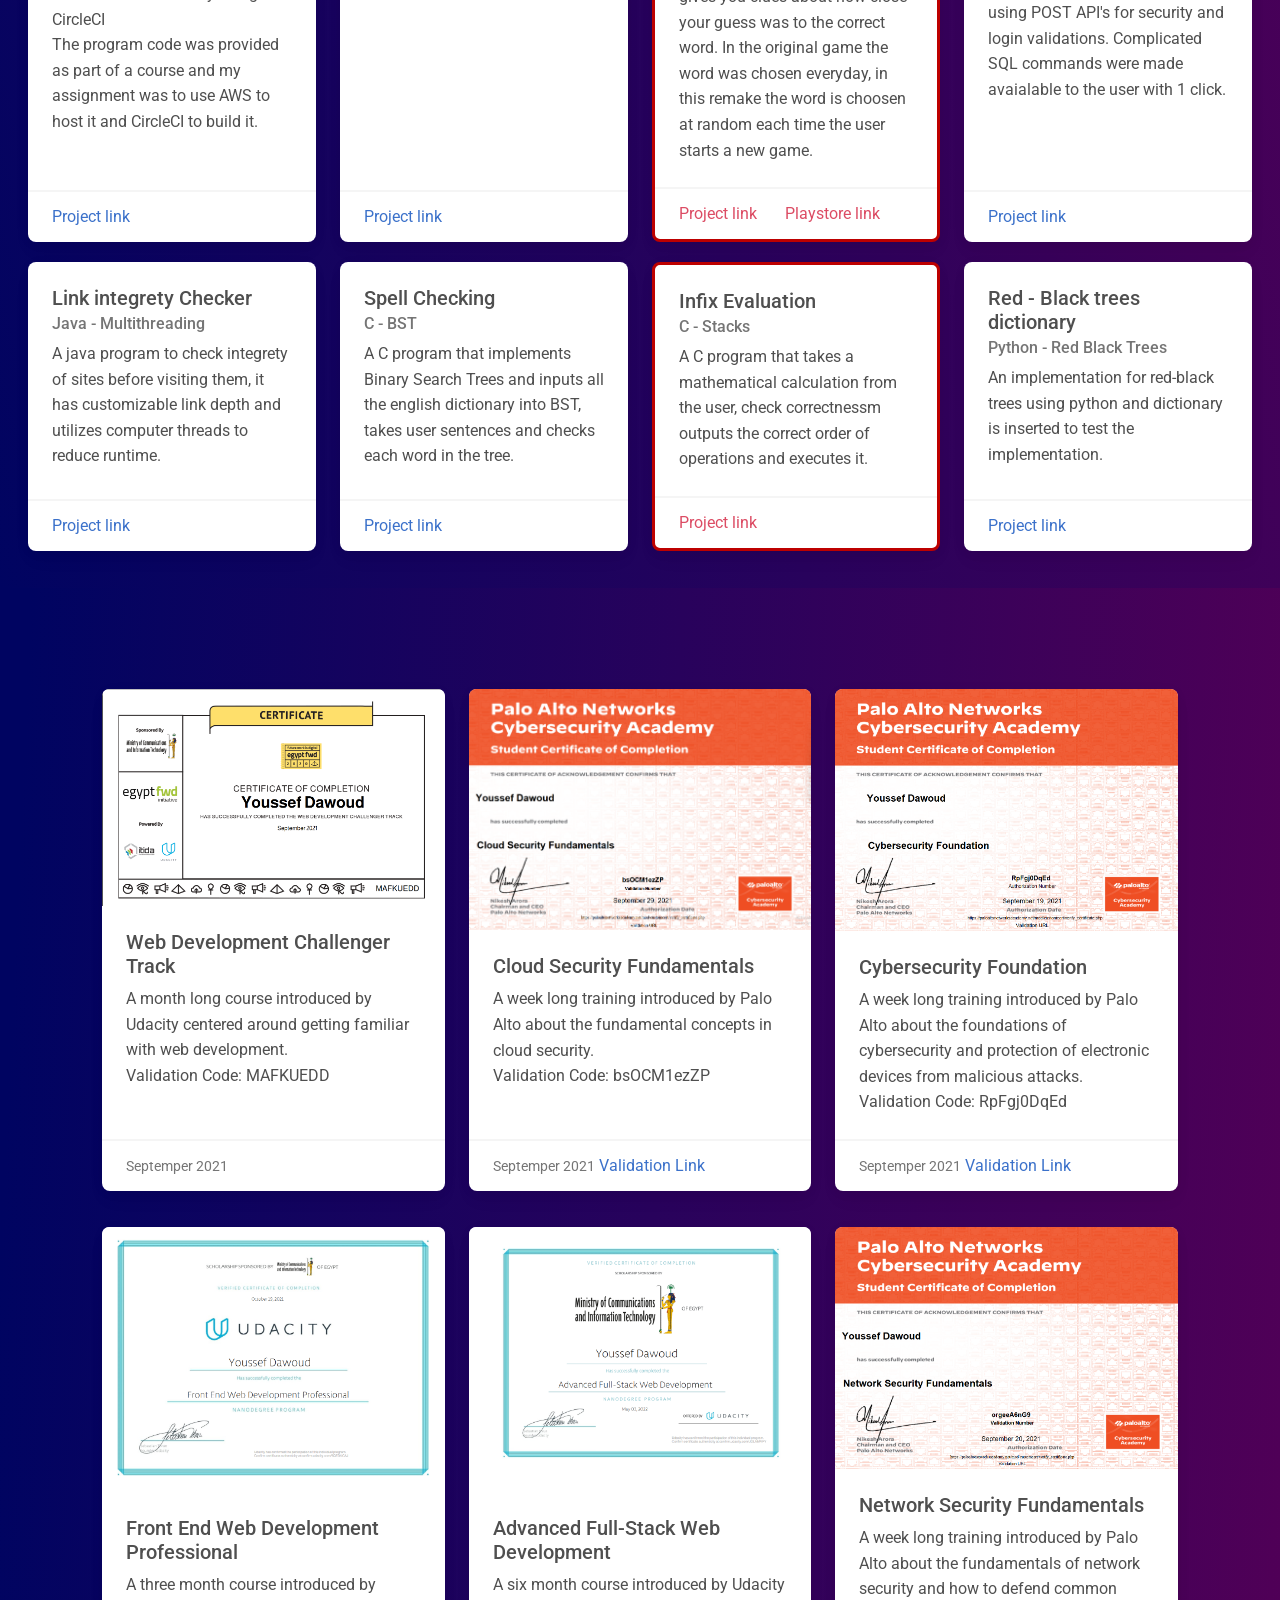
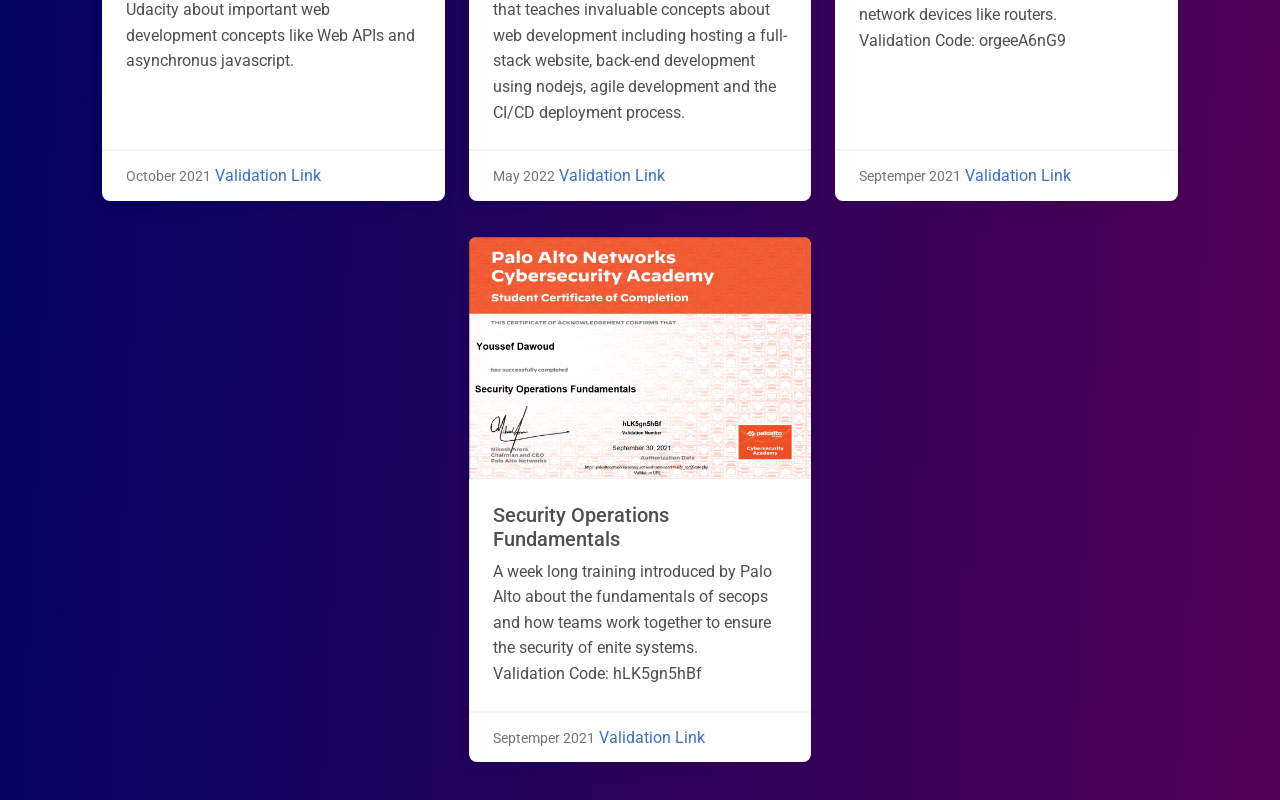
==== commit 85312b94: "Changed communication buttons" ====
--- a/index.html
+++ b/index.html
@@ -49,6 +49,11 @@
               text-rendering="geometricPrecision"><ellipse rx="536" ry="183.5" 
               transform="translate(541 188.5)" fill="none" stroke="#bc0000" stroke-width="3"/>
             </svg>
+            <p class="text-desc">
+              I am a computer engineering student from Egypt, I have a profound love and admiration for
+              this field. It was always my dream to work in tech. I am excited to meet new people and learn
+              as much as I can about computers and computer engineering.
+            </p>
           </div>
         </div>
         <a class="btn btn-rounded text-light download" href="assets/YoussefDawoud.pdf" download="Youssef-Dawoud-CV.pdf">Download CV <i class="fas fa-cloud-download-alt"></i></a>
@@ -310,7 +315,7 @@
               </div>
             </div>
           </div>
-          <div class="col"></div>
+          <div class="col filler"></div>
           <div class="col">
             <div class="card h-100 w-85">
               <img src="img/cert7.png" class="card-img-top" alt="Palm Springs Road"/>
@@ -332,25 +337,23 @@
     </div>
     <div class="page-4" id="page-4">
       <main>
-        <a class="btn text-white" style="background-color: #25a4d3;" href="mailto:dawoudyoussef23@gmail.com" target="_blank" role="button">
-          <i class="fab fa-at"></i>
-          Email
-        </a>
-        <a class="btn text-white" style="background-color: #25d366;" href="https://wa.me/+201143301072" target="_blank" role="button">
-          <i class="fab fa-whatsapp"></i>
-          Whatsapp
-        </a>
-        <a class="btn text-white" style="background-color: #ffac44;" href="https://stackoverflow.com/users/13351163/deathpancake" target="_blank"  role="button">
-          <i class="fab fa-stack-overflow"></i>
-          Stack Overflow
-        </a>
-        <a class="btn text-white" style="background-color: #0082ca;" href="https://www.linkedin.com/in/youssef-dawoud-441a6b1a7/" target="_blank" role="button">
-          <i class="fab fa-linkedin-in"></i>
-          LinkedIn
-        </a>
-        <a class="btn text-white" style="background-color: #333333;" href="https://github.com/DeathPancake1" target="_blank" role="button">
-          <i class="fab fa-github"></i>
-          Github
+        <a class="btn btn-lg text-white" style="background-color: #25a4d3;" href="mailto:dawoudyoussef23@gmail.com" target="_blank" role="button">
+          <i class="fas fa-envelope fa-lg"></i>
+        </a>
+        <a class="btn btn-lg text-white" style="background-color: #25d366;" href="https://wa.me/+201143301072" target="_blank" role="button">
+          <i class="fab fa-whatsapp fa-lg"></i>
+        </a>
+        <a class="btn btn-lg text-white" style="background-color: #ffac44;" href="https://stackoverflow.com/users/13351163/deathpancake" target="_blank"  role="button">
+          <i class="fab fa-stack-overflow fa-lg"></i>
+        </a>
+        <a class="btn btn-lg text-white" style="background-color: #0082ca;" href="https://www.linkedin.com/in/youssef-dawoud-441a6b1a7/" target="_blank" role="button">
+          <i class="fab fa-linkedin-in fa-lg"></i>
+        </a>
+        <a class="btn btn-lg text-white" style="background-color: #333333;" href="https://github.com/DeathPancake1" target="_blank" role="button">
+          <i class="fab fa-github fa-lg"></i>
+        </a>
+        <a class="btn btn-lg text-white" style="background-color: #0082ca;" href="tel:+201143301072" target="_blank" role="button">
+          <i class="fas fa-phone fa-lg"></i>
         </a>
       </main>
     </div>
--- a/css/page1.css
+++ b/css/page1.css
@@ -6,7 +6,7 @@
     flex-direction: column;
     align-items: center;
     justify-content: center;
-    min-height: 80vh;
+    min-height: 70vh;
     padding-top: 5%;
 }
 .page-1 .container{
@@ -14,8 +14,18 @@
     margin: 0;
     width: fit-content;
     z-index: 3;
+    position: relative;
 }
-@media (min-width: 250px){
+.page-1 .text-desc{
+    font-size: 24px!important;
+    overflow:  scroll;
+    padding-right: 0;
+    color: rgb(200, 200, 200);
+    padding-right: 0!important;
+    margin: auto;
+    padding-top: 25px;
+}
+@media (max-width: 991px){
     .page-1 .container *{
         padding-right: 5vw;
         font-size: 8vw;
@@ -31,7 +41,6 @@
         font-weight: bolder;
     }
     .page-1 .container *{
-        padding-right: 250px;
         font-size: 64px;
         padding-left: 0;
         z-index: 3;
--- a/css/page4.css
+++ b/css/page4.css
@@ -5,23 +5,45 @@
     height: fit-content;
     width: 100vw;
 }
-.page-4 main{
-    display: flex;
-    justify-content: space-around;
-}
 @media (min-width: 250px){
     .page-4 main{
         padding-top: 25%;
         padding-left: 8px;
         padding-right: 8px;
         padding-bottom: 5%;
+        flex-direction: row;
+        display: flex;
+        flex-wrap: wrap;
+    }
+    .page-4 main a{
+        width: fit-content;
+        margin: auto;
+        margin-bottom: 5px;
+    }
+    .filler{
+        display: none;
     }
 }
-@media (min-width: 1200px){ 
+@media (min-width: 920px){ 
+    .filler{
+        display: inherit;
+    }
     .page-4 main{
+        position: fixed;
+        right: 10px;
+        bottom: 0px;
+        display: flex;
+        justify-content: center;
         padding-top: 6%;
         padding-left: 20px;
         padding-right: 20px;
         padding-bottom: 2%;
+        flex-direction: row;
+    }
+    .page-4 main a{
+        margin-right: 10px;
+        border: solid transparent 0px;
+        border-radius: 10px;
+        box-shadow: 5px 5px 14px 0px rgba(0,0,0,0.75);
     }
 }
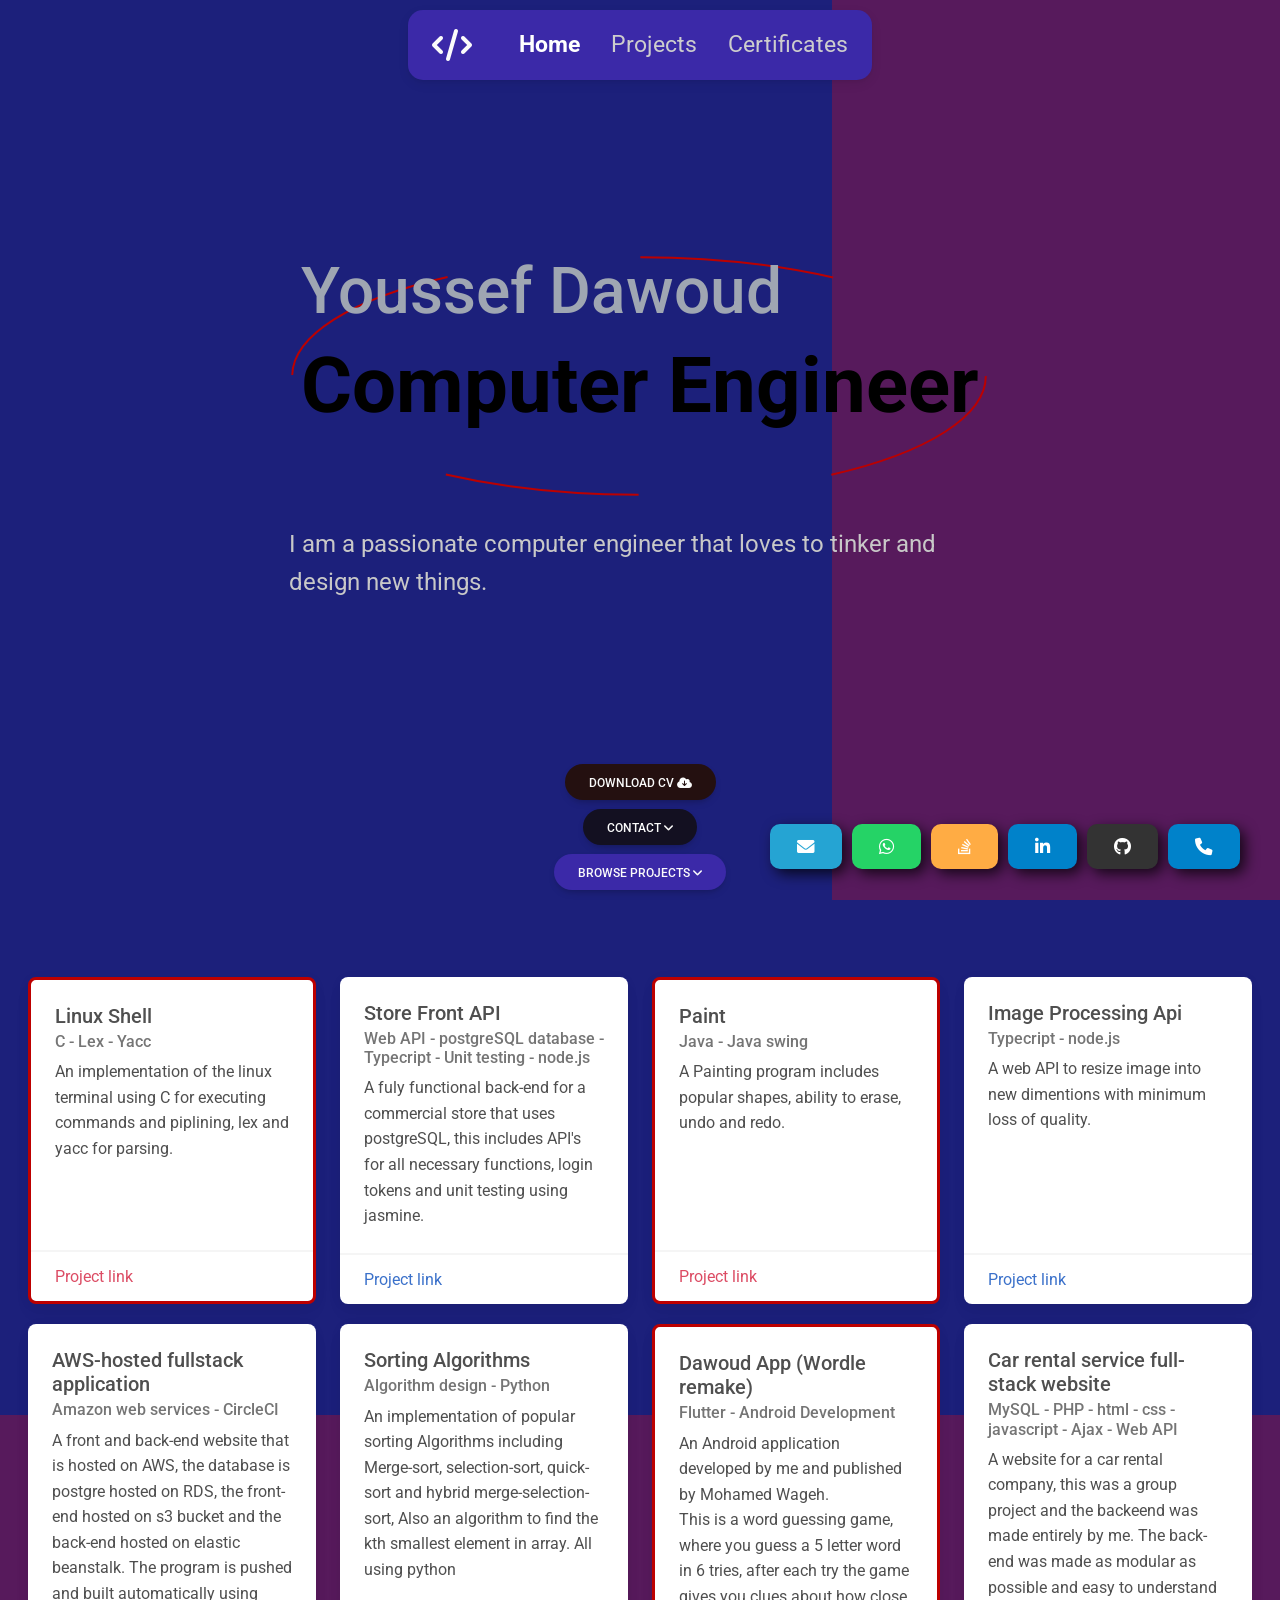
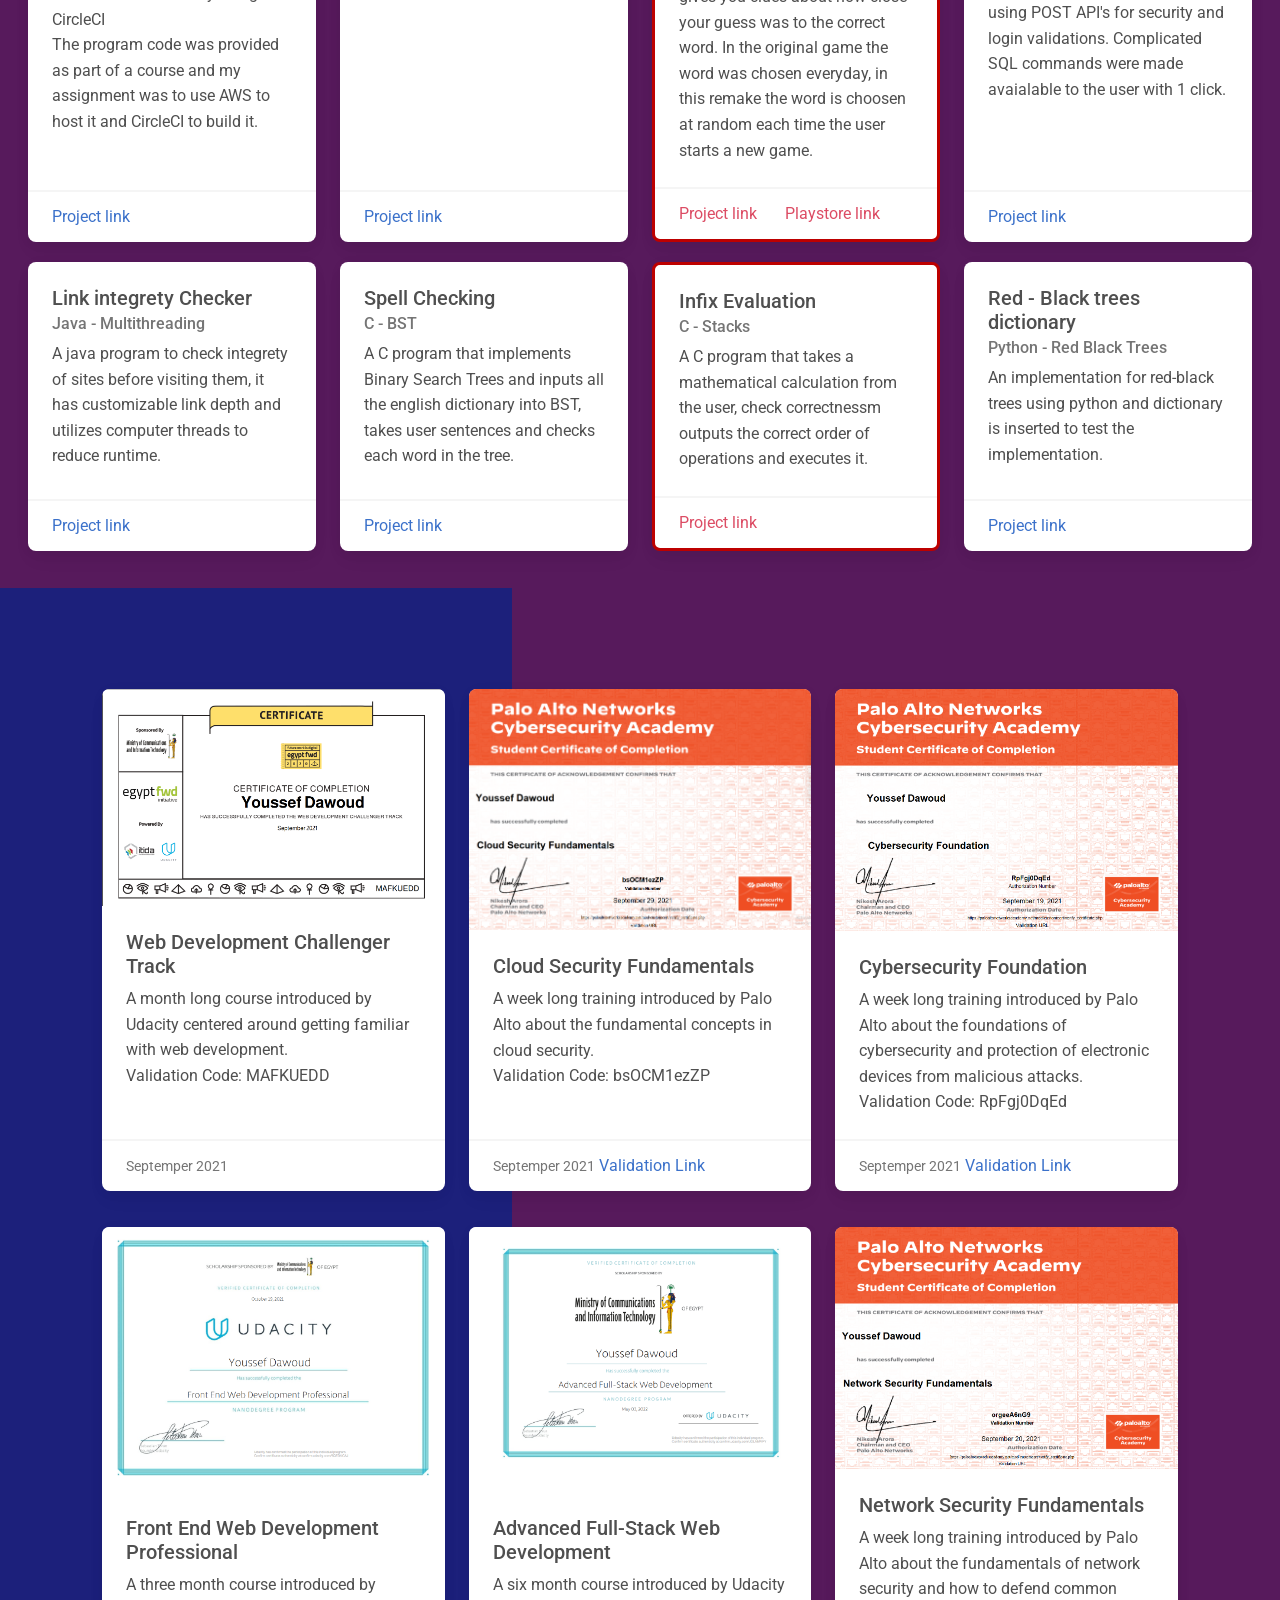
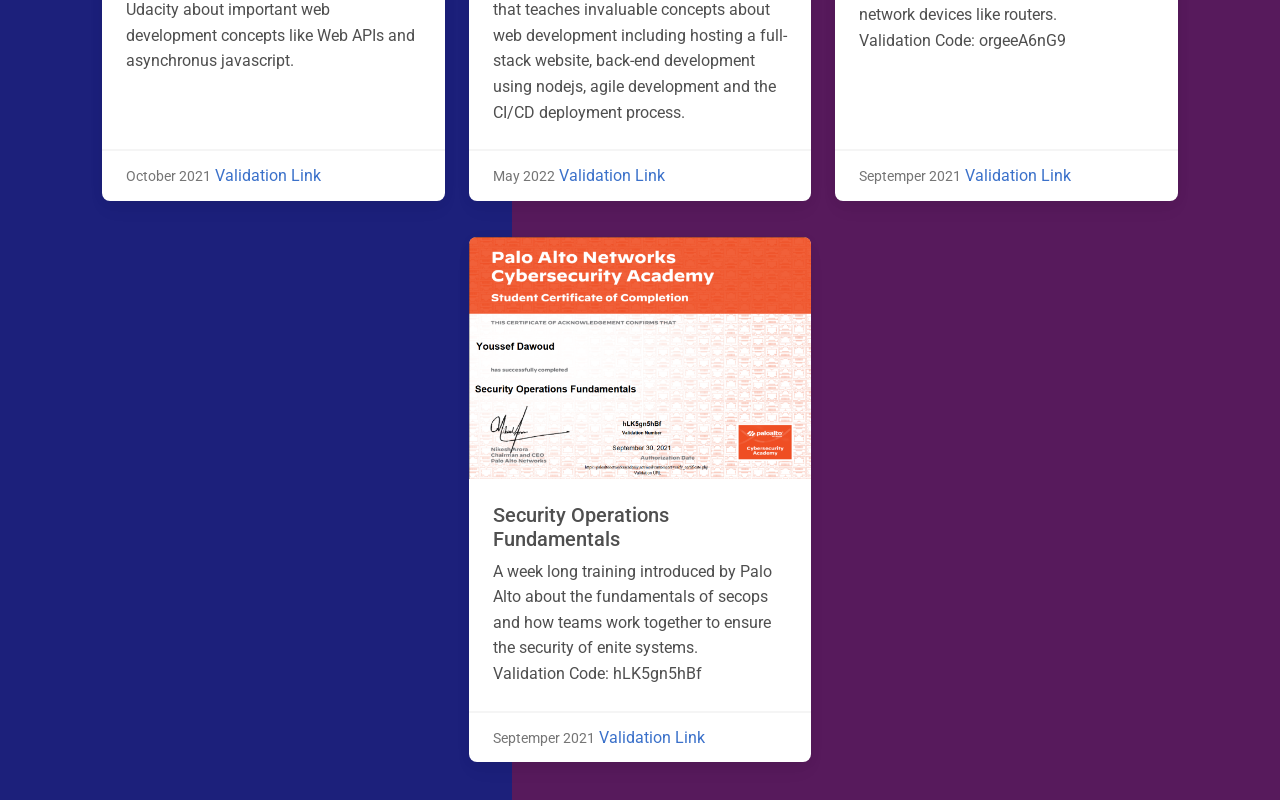
==== commit e38e2635: "Changed quote and background" ====
--- a/index.html
+++ b/index.html
@@ -32,12 +32,14 @@
             <a class="navbar-text active" href="#page-1">Home</a>
             <a class="navbar-text" href="#page-2">Projects</a>
             <a class="navbar-text" href="#page-3">Certificates</a>
-            <a class="navbar-text" href="#page-4">Contact</a>
+            <a class="navbar-text contact-nav" href="#page-4">Contact</a>
           </div>
         </nav>
       </header>
 
       <main>
+        <div class="left"></div>
+        <div class="right"></div>
         <div class="container">
           <h2 class="text-secondary">Youssef Dawoud</h2>
           <h1 class="text-black">Computer Engineer</h1>
@@ -50,9 +52,7 @@
               transform="translate(541 188.5)" fill="none" stroke="#bc0000" stroke-width="3"/>
             </svg>
             <p class="text-desc">
-              I am a computer engineering student from Egypt, I have a profound love and admiration for
-              this field. It was always my dream to work in tech. I am excited to meet new people and learn
-              as much as I can about computers and computer engineering.
+              I am a passionate computer engineer that loves to tinker and design new things.
             </p>
           </div>
         </div>
@@ -63,6 +63,8 @@
     </div>
     <div class="page-2 page" id="page-2">
       <main>
+        <div class="left"></div>
+        <div class="right"></div>
         <div class="row row-cols-1 row-cols-md-2 row-cols-xl-4 g-2">
           <div class="col">
             <div class="card h-100 card-border">
@@ -222,6 +224,8 @@
       </main>
     </div>
     <div class="page-3 page" id="page-3">
+      <div class="up"></div>
+      <div class="down"></div>
       <main class="container">
         <div class="row row-cols-1 row-cols-md-2 row-cols-xl-3 g-4">
           <div class="col">
--- a/css/index.css
+++ b/css/index.css
@@ -60,6 +60,11 @@
       margin-left: 2vw;
     }
   }
+  @media (min-width: 920px){ 
+    .contact-nav{
+      display: none;
+    }
+  }
   @media (min-width: 992px){ 
     nav{
       height: 5%;
--- a/css/page1.css
+++ b/css/page1.css
@@ -1,5 +1,11 @@
 .page-1{
-    background: linear-gradient(92.74deg, #000461 2.3%, #500057 97.72%);
+    background: linear-gradient(
+    to right,
+    #1C207B 0%,
+    #1C207B 65%,
+    #571A5C 65%,
+    #571A5C 100%
+  );
 }
 .page-1 main{
     display: flex;
@@ -50,10 +56,6 @@
         max-width: 1200px;
         max-height: 420px;
     }
-    .page-1 .btn{
-        left: 45%;
-        right: 45%;
-    }
 }
 .page-1 .svg-div{
     z-index: 1;
@@ -91,4 +93,8 @@
     background-color: #241010;
     position: absolute;
     bottom: 100px;
+}
+.page-1 .btn{
+    width: max-content;
+    margin: auto;
 }
--- a/css/page2.css
+++ b/css/page2.css
@@ -1,8 +1,11 @@
 .page-2{
-    background: linear-gradient(255.23deg, #500057 0%, #000461 99.99%, #000AFD 100%);
-    background-repeat: no-repeat;
-    background-size: cover;
-    height: fit-content;
+    background: linear-gradient(
+    to bottom,
+    #1C207B 0%,
+    #1C207B 40%,
+    #571A5C 40%,
+    #571A5C 100%
+  );
 }
 .page-2 .col{
     padding-bottom: 12px;
--- a/css/page3.css
+++ b/css/page3.css
@@ -1,7 +1,13 @@
 .page-3{
     min-height: 100vh;
-    background: linear-gradient(92.74deg, #000461 2.3%, #500057 97.72%);
     width: 100vw;
+    background: linear-gradient(
+    to right,
+    #1C207B 0%,
+    #1C207B 40%,
+    #571A5C 40%,
+    #571A5C 100%
+  );
 }
 .page-3 .col{
     padding-bottom: 12px;
--- a/css/page4.css
+++ b/css/page4.css
@@ -1,7 +1,11 @@
 .page-4{
-    background: linear-gradient(92.74deg, #000461 2.3%, #500057 97.72%);
-    background-repeat: no-repeat;
-    background-size: cover;
+    background: linear-gradient(
+    to right,
+    #1C207B 0%,
+    #1C207B 40%,
+    #571A5C 40%,
+    #571A5C 100%
+  );
     height: fit-content;
     width: 100vw;
 }
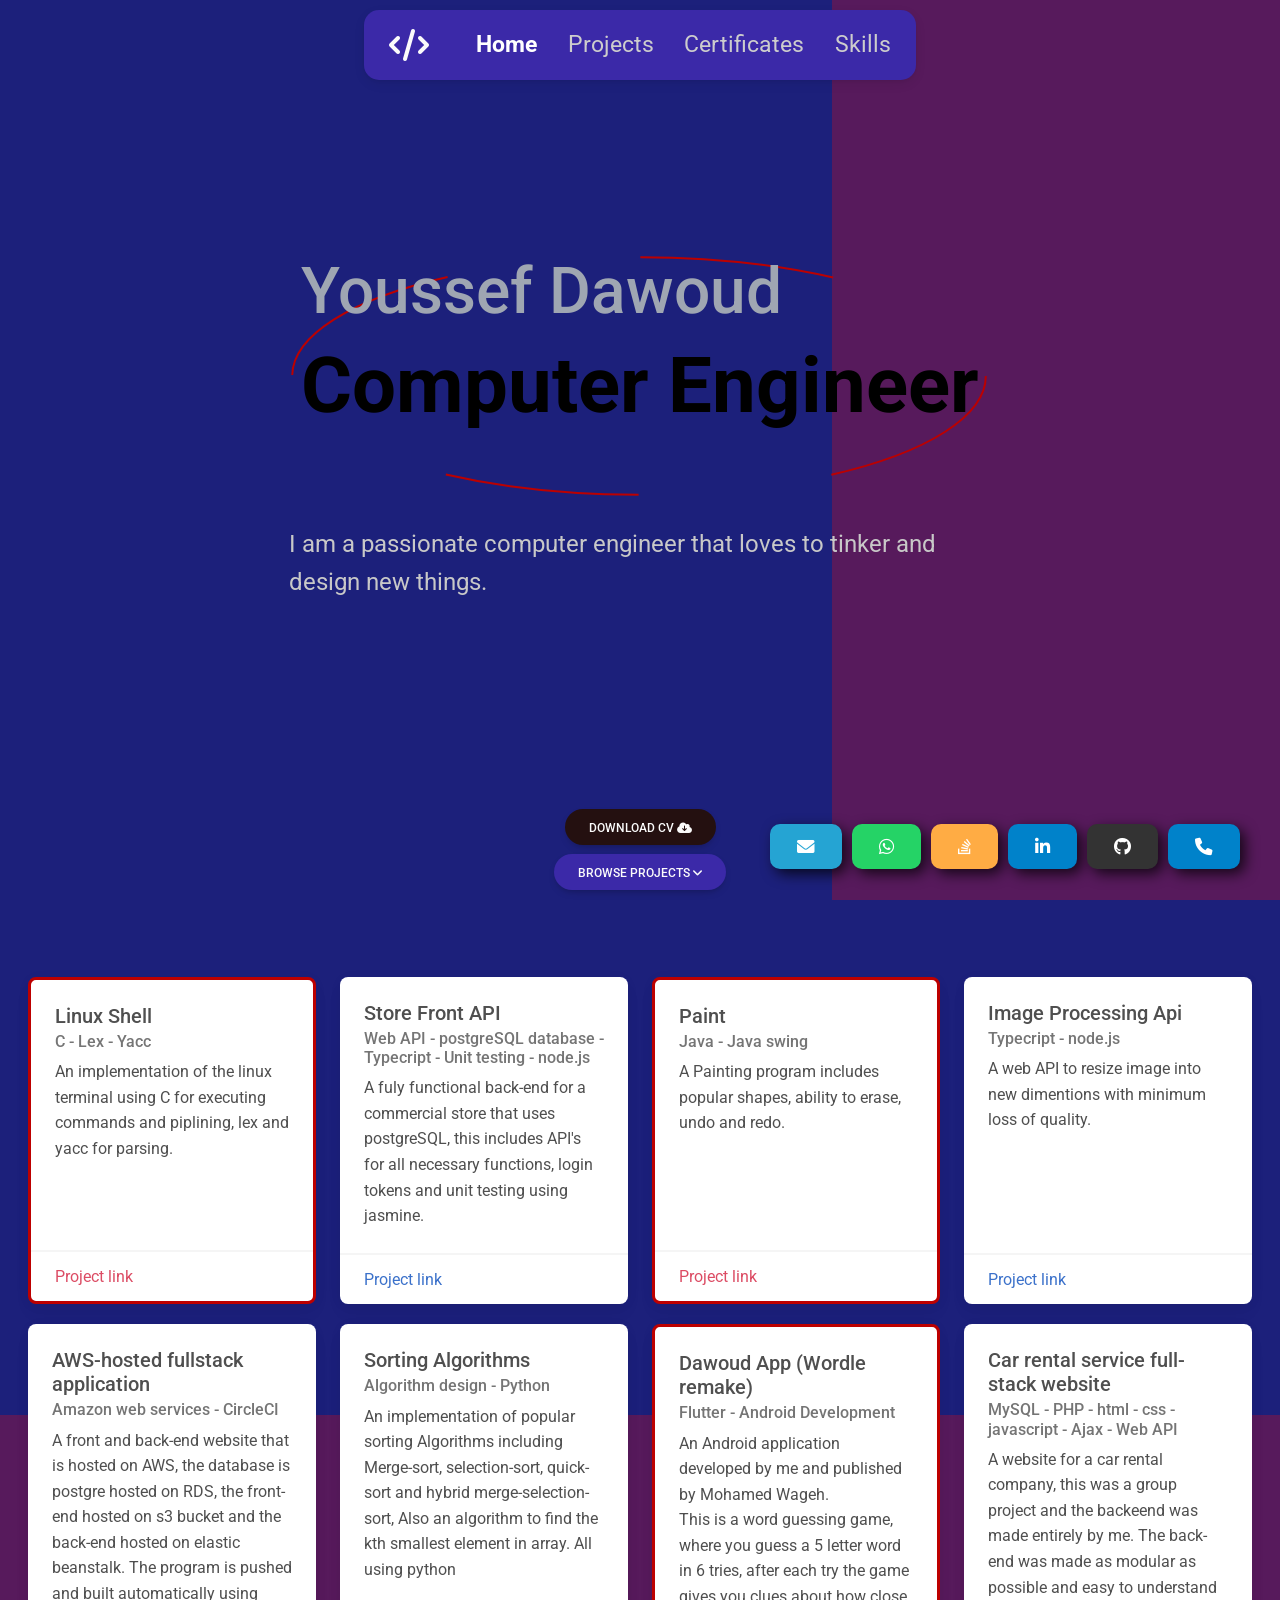
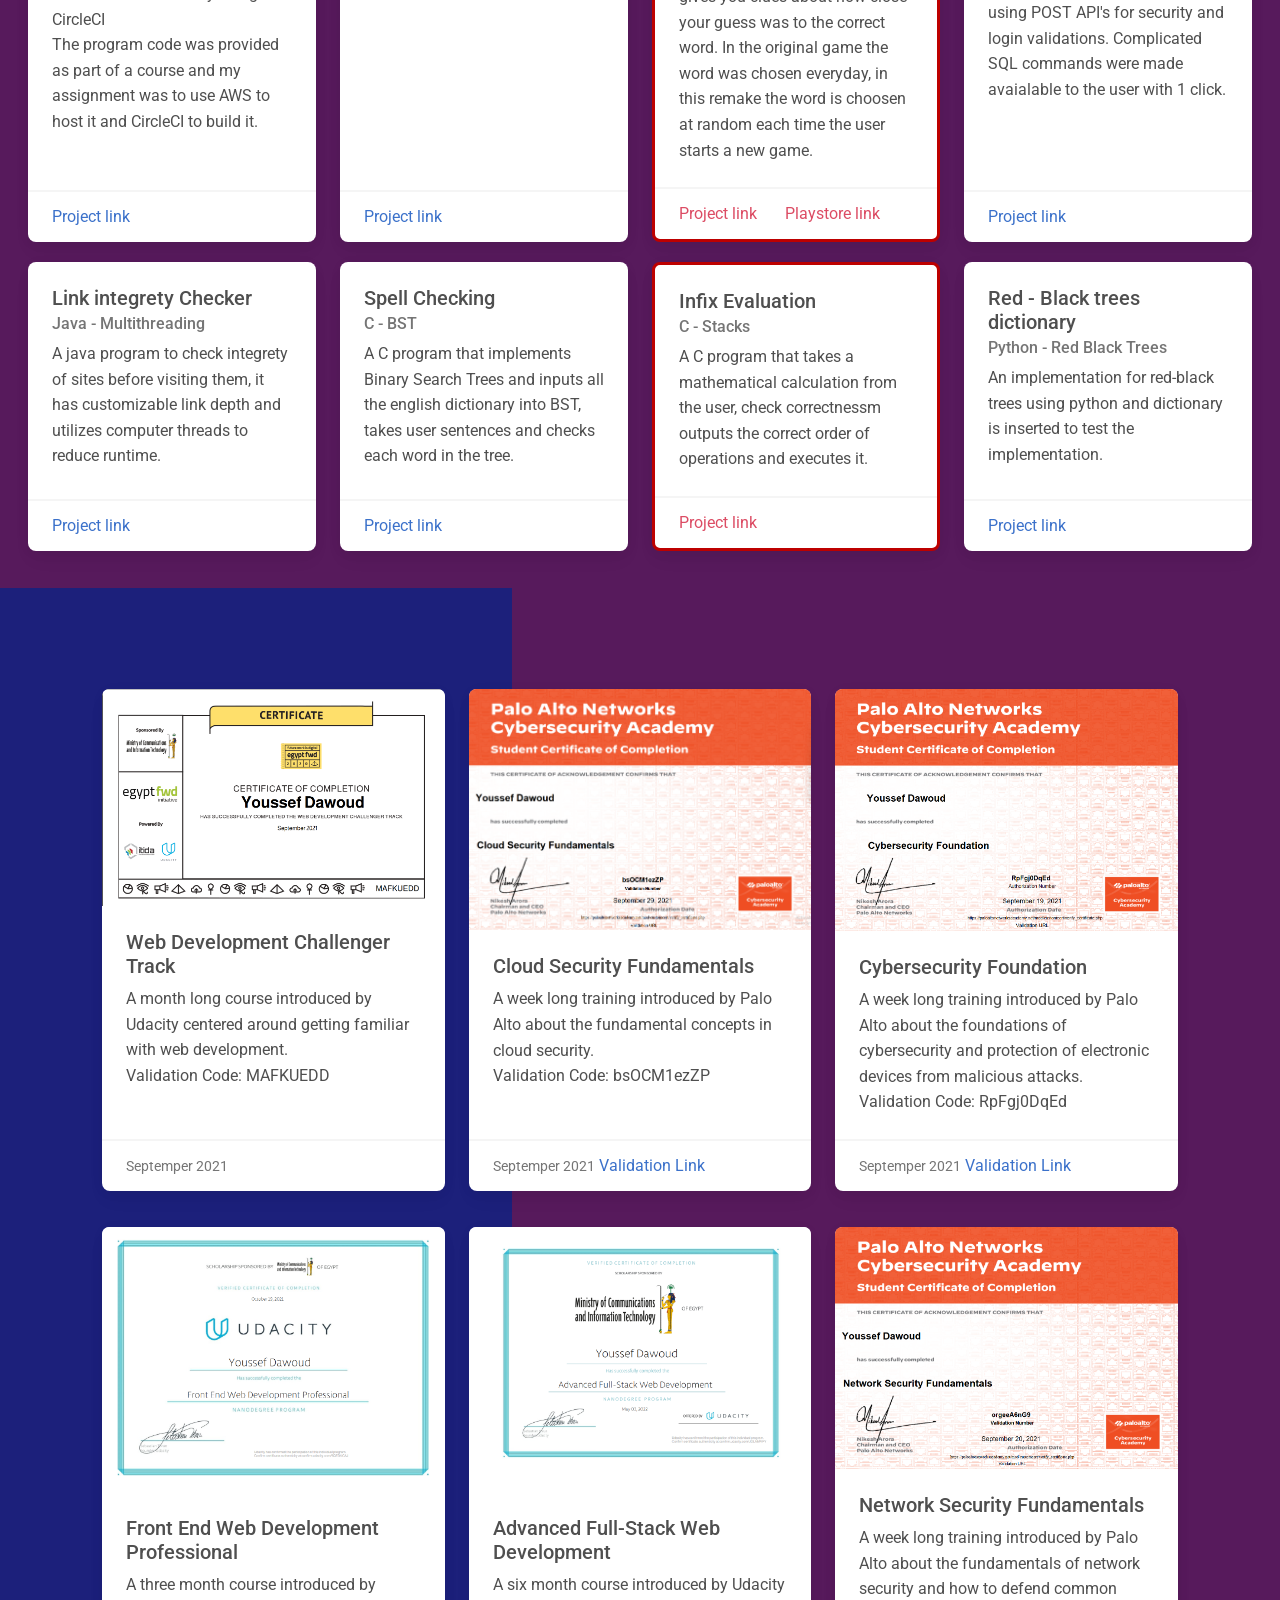
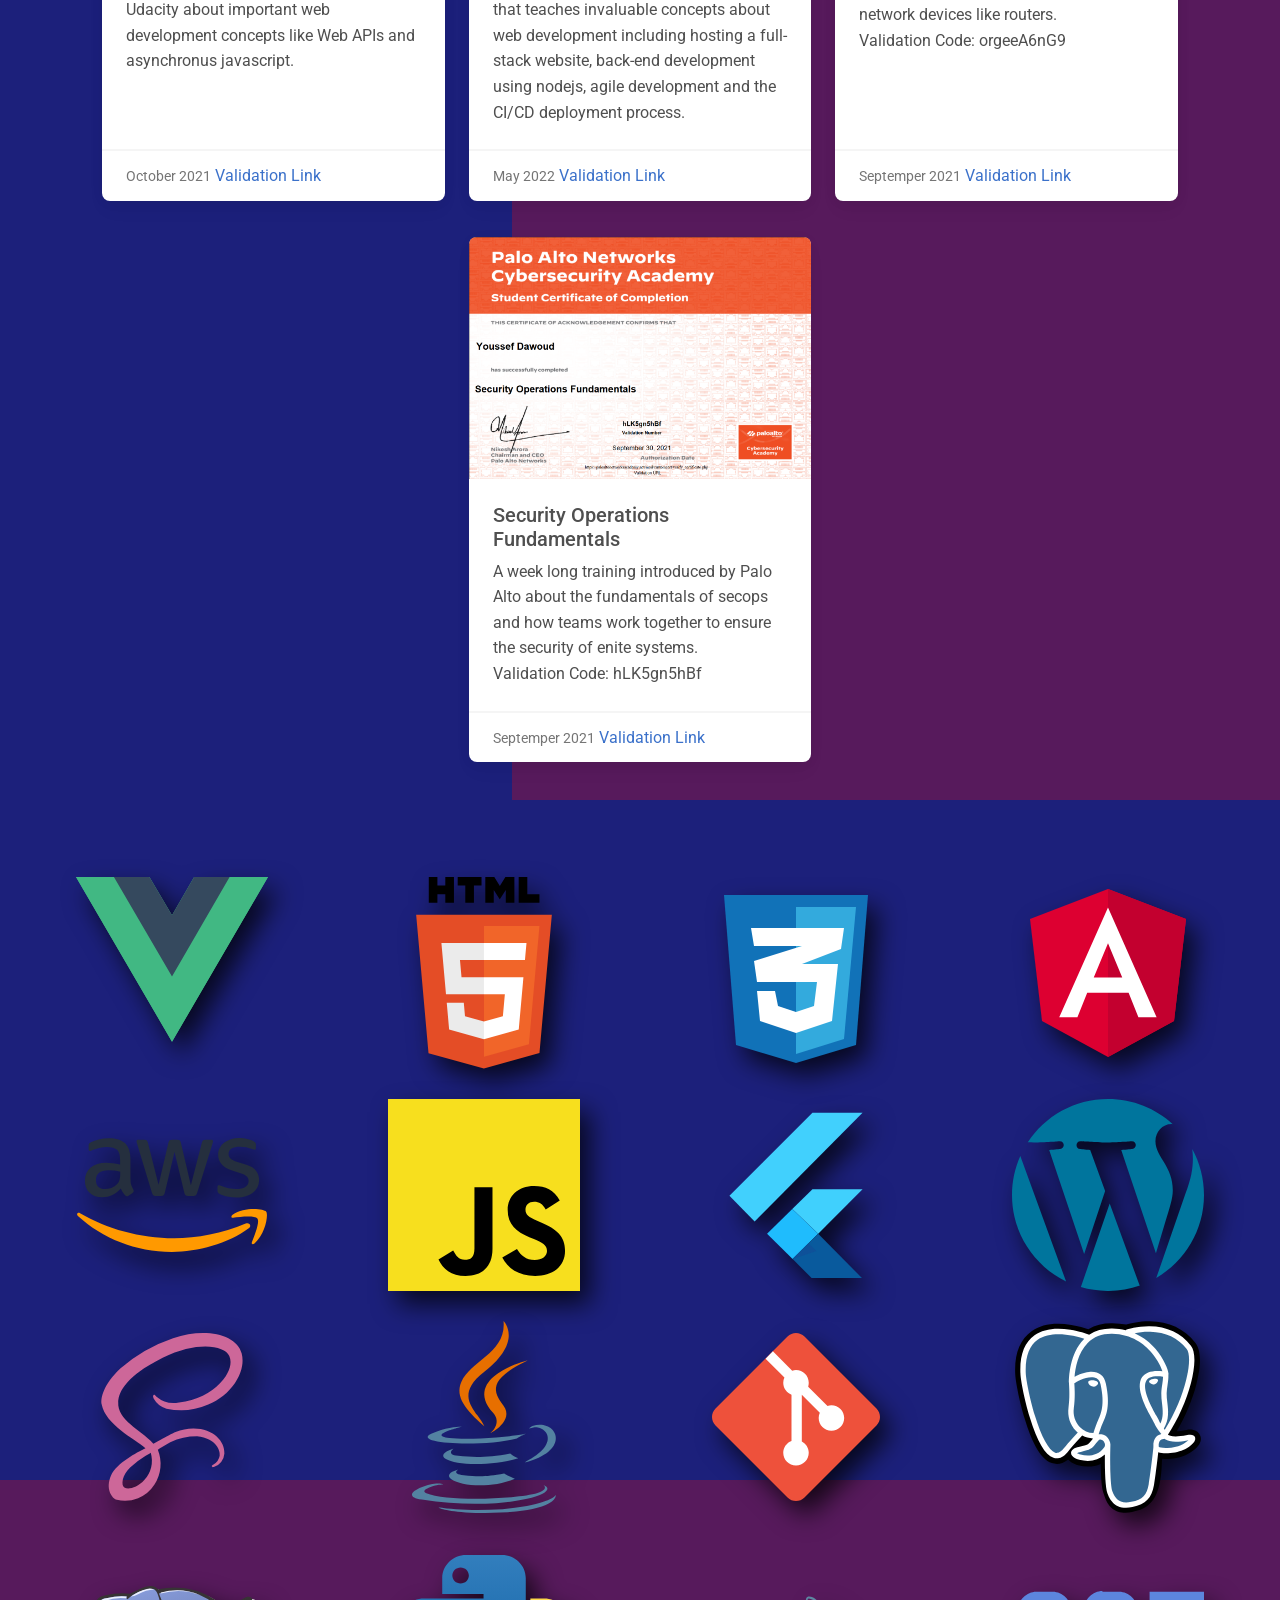
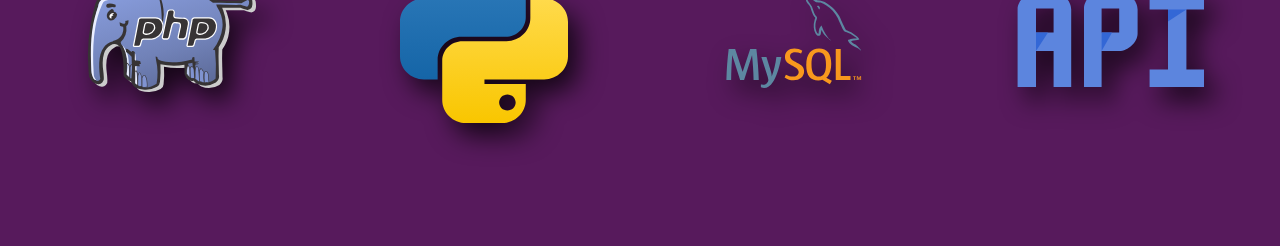
==== commit 31e90fb1: "added skills and hover animations" ====
--- a/index.html
+++ b/index.html
@@ -22,6 +22,7 @@
     <link rel="stylesheet" href="css/page2.css" />
     <link rel="stylesheet" href="css/page3.css" />
     <link rel="stylesheet" href="css/page4.css" />
+    <link rel="stylesheet" href="css/page5.css" />
   </head>
   <body>
     <div class="page-1 page" id="page-1">
@@ -32,14 +33,13 @@
             <a class="navbar-text active" href="#page-1">Home</a>
             <a class="navbar-text" href="#page-2">Projects</a>
             <a class="navbar-text" href="#page-3">Certificates</a>
+            <a class="navbar-text" href="#page-5">Skills</a>
             <a class="navbar-text contact-nav" href="#page-4">Contact</a>
           </div>
         </nav>
       </header>
 
       <main>
-        <div class="left"></div>
-        <div class="right"></div>
         <div class="container">
           <h2 class="text-secondary">Youssef Dawoud</h2>
           <h1 class="text-black">Computer Engineer</h1>
@@ -63,8 +63,6 @@
     </div>
     <div class="page-2 page" id="page-2">
       <main>
-        <div class="left"></div>
-        <div class="right"></div>
         <div class="row row-cols-1 row-cols-md-2 row-cols-xl-4 g-2">
           <div class="col">
             <div class="card h-100 card-border">
@@ -224,8 +222,6 @@
       </main>
     </div>
     <div class="page-3 page" id="page-3">
-      <div class="up"></div>
-      <div class="down"></div>
       <main class="container">
         <div class="row row-cols-1 row-cols-md-2 row-cols-xl-3 g-4">
           <div class="col">
@@ -337,6 +333,94 @@
             </div>
           </div>
         </div>
+      </main>
+    </div>
+    <div class="page-5 page" id="page-5">
+      <main>
+        <center>
+          <div class="row row-cols-1 row-cols-md-2 row-cols-xl-4 g-2">
+            <div class="col">
+              <a href="#!">
+                <img src="img/vue.svg" class="shadow-icon"/>
+              </a>
+            </div>
+            <div class="col">
+              <a href="#!">
+                <img src="img/html.svg" class="shadow-icon"/>
+              </a>
+            </div>
+            <div class="col">
+              <a href="#!">
+                <img src="img/css.svg" class="shadow-icon"/>
+              </a>
+            </div>
+            <div class="col">
+              <a href="#!">
+                <img src="img/angular.svg" class="shadow-icon"/>
+              </a>
+            </div>
+            <div class="col">
+              <a href="#!">
+                <img src="img/aws.svg" class="shadow-icon"/>
+              </a>
+            </div>
+            <div class="col">
+              <a href="#!">
+                <img src="img/javascript.svg" class="shadow-icon"/>
+              </a>
+            </div>
+            <div class="col">
+              <a href="#!">
+                <img src="img/flutter.svg" class="shadow-icon"/>
+              </a>
+            </div>
+            <div class="col">
+              <a href="#!">
+                <img src="img/wordpress.svg" class="shadow-icon"/>
+              </a>
+            </div>
+            <div class="col">
+              <a href="#!">
+                <img src="img/scss.svg" class="shadow-icon"/>
+              </a>
+            </div>
+            <div class="col">
+              <a href="#!">
+                <img src="img/java.svg" class="shadow-icon"/>
+              </a>
+            </div>
+            <div class="col">
+              <a href="#!">
+                <img src="img/git.svg" class="shadow-icon"/>
+              </a>
+            </div>
+            <div class="col">
+              <a href="#!">
+                <img src="img/postgre.svg" class="shadow-icon"/>
+              </a>
+            </div>
+            <div class="col">
+              <a href="#!">
+                <img src="img/php.svg" class="shadow-icon"/>
+              </a>
+            </div>
+            <div class="col">
+              <a href="#!">
+                <img src="img/python.svg" class="shadow-icon"/>
+              </a>
+            </div>
+            <div class="col">
+              <a href="#!">
+                <img src="img/mysql.svg" class="shadow-icon"/>
+              </a>
+            </div>
+            <div class="col">
+              <a href="#!">
+                <img src="img/API.svg" class="shadow-icon"/>
+              </a>
+            </div>
+          </div>
+        </center>
       </main>
     </div>
     <div class="page-4" id="page-4">
--- a/css/page1.css
+++ b/css/page1.css
@@ -87,14 +87,25 @@
 .page-1 .contact{
     background-color: #131021;
     position: absolute;
-    bottom: 55px;
+    bottom: 100px;
+}
+@media (min-width: 920px){ 
+    .page-1 .contact{
+        display: none;
+    }
 }
 .page-1 .download{
     background-color: #241010;
     position: absolute;
-    bottom: 100px;
+    bottom: 55px;
 }
 .page-1 .btn{
     width: max-content;
     margin: auto;
+    z-index: 2;
+    transition: transform .2s;
+}
+.page-1 .btn:hover{
+    z-index: 1024;
+    transform: scale(1.25);
 }
--- a/css/page2.css
+++ b/css/page2.css
@@ -9,6 +9,12 @@
 }
 .page-2 .col{
     padding-bottom: 12px;
+}
+.page-2 .card{
+    transition: transform .2s;    
+}
+.page-2 .card:hover{
+    transform: scale(1.05);
 }
 .page-2 .card-border{
     border: rgb(189, 0, 0) solid 3px;
--- a/css/page3.css
+++ b/css/page3.css
@@ -14,6 +14,12 @@
 }
 .page-3 .row{
     margin: 0;
+}
+.page-3 .card{
+    transition: transform .2s;    
+}
+.page-3 .card:hover{
+    transform: scale(1.05);
 }
 @media (min-width: 250px){
     .page-3 main{
--- a/css/page4.css
+++ b/css/page4.css
@@ -1,11 +1,5 @@
 .page-4{
-    background: linear-gradient(
-    to right,
-    #1C207B 0%,
-    #1C207B 40%,
-    #571A5C 40%,
-    #571A5C 100%
-  );
+    background-color: #571A5C;
     height: fit-content;
     width: 100vw;
 }
@@ -38,11 +32,12 @@
         bottom: 0px;
         display: flex;
         justify-content: center;
-        padding-top: 6%;
+        padding-top: 0;
         padding-left: 20px;
         padding-right: 20px;
         padding-bottom: 2%;
         flex-direction: row;
+        z-index: 1024;
     }
     .page-4 main a{
         margin-right: 10px;
--- a/css/page5.css
+++ b/css/page5.css
@@ -0,0 +1,63 @@
+.page-5{
+    background: linear-gradient(
+    to bottom,
+    #1C207B 0%,
+    #1C207B 65%,
+    #571A5C 65%,
+    #571A5C 100%
+  );
+    min-height: 100vh;
+    width: 100vw;
+    padding-bottom: 5vw;
+}
+.page-5 .col{
+    padding-bottom: 12px;
+    margin-bottom: 10px;
+}
+.page-5 img{
+    width: 15vw;
+    transition: transform .2s;
+}
+.page-5 img:hover{
+    transform:scale(1.2);
+}
+@keyframes enlarge {
+    0%{
+        width: 15vw;
+    }
+    100%{
+        width: 20vw;
+    }
+}
+.page-5 .card-border{
+    border: rgb(189, 0, 0) solid 3px;
+}
+@media (min-width: 250px){
+    .page-5 main{
+        padding-top: 25%;
+        padding-left: 8px;
+        padding-right: 8px;
+        padding-bottom: 5%;
+    }
+}
+@media (min-width: 1200px){ 
+    .page-5 main{
+        padding-top: 6%;
+        padding-left: 20px;
+        padding-right: 20px;
+        padding-bottom: 2%;
+    }
+    .col{
+        padding-right: 12px;
+        padding-left: 12px;
+    }
+}
+@media (max-width: 768px){ 
+    .page-5 img{
+        width:50vw;
+    }
+}
+.shadow-icon{
+    filter: drop-shadow(10px 13px 13px rgba(0, 0, 0, 0.75));
+    z-index: 1  ;
+}
